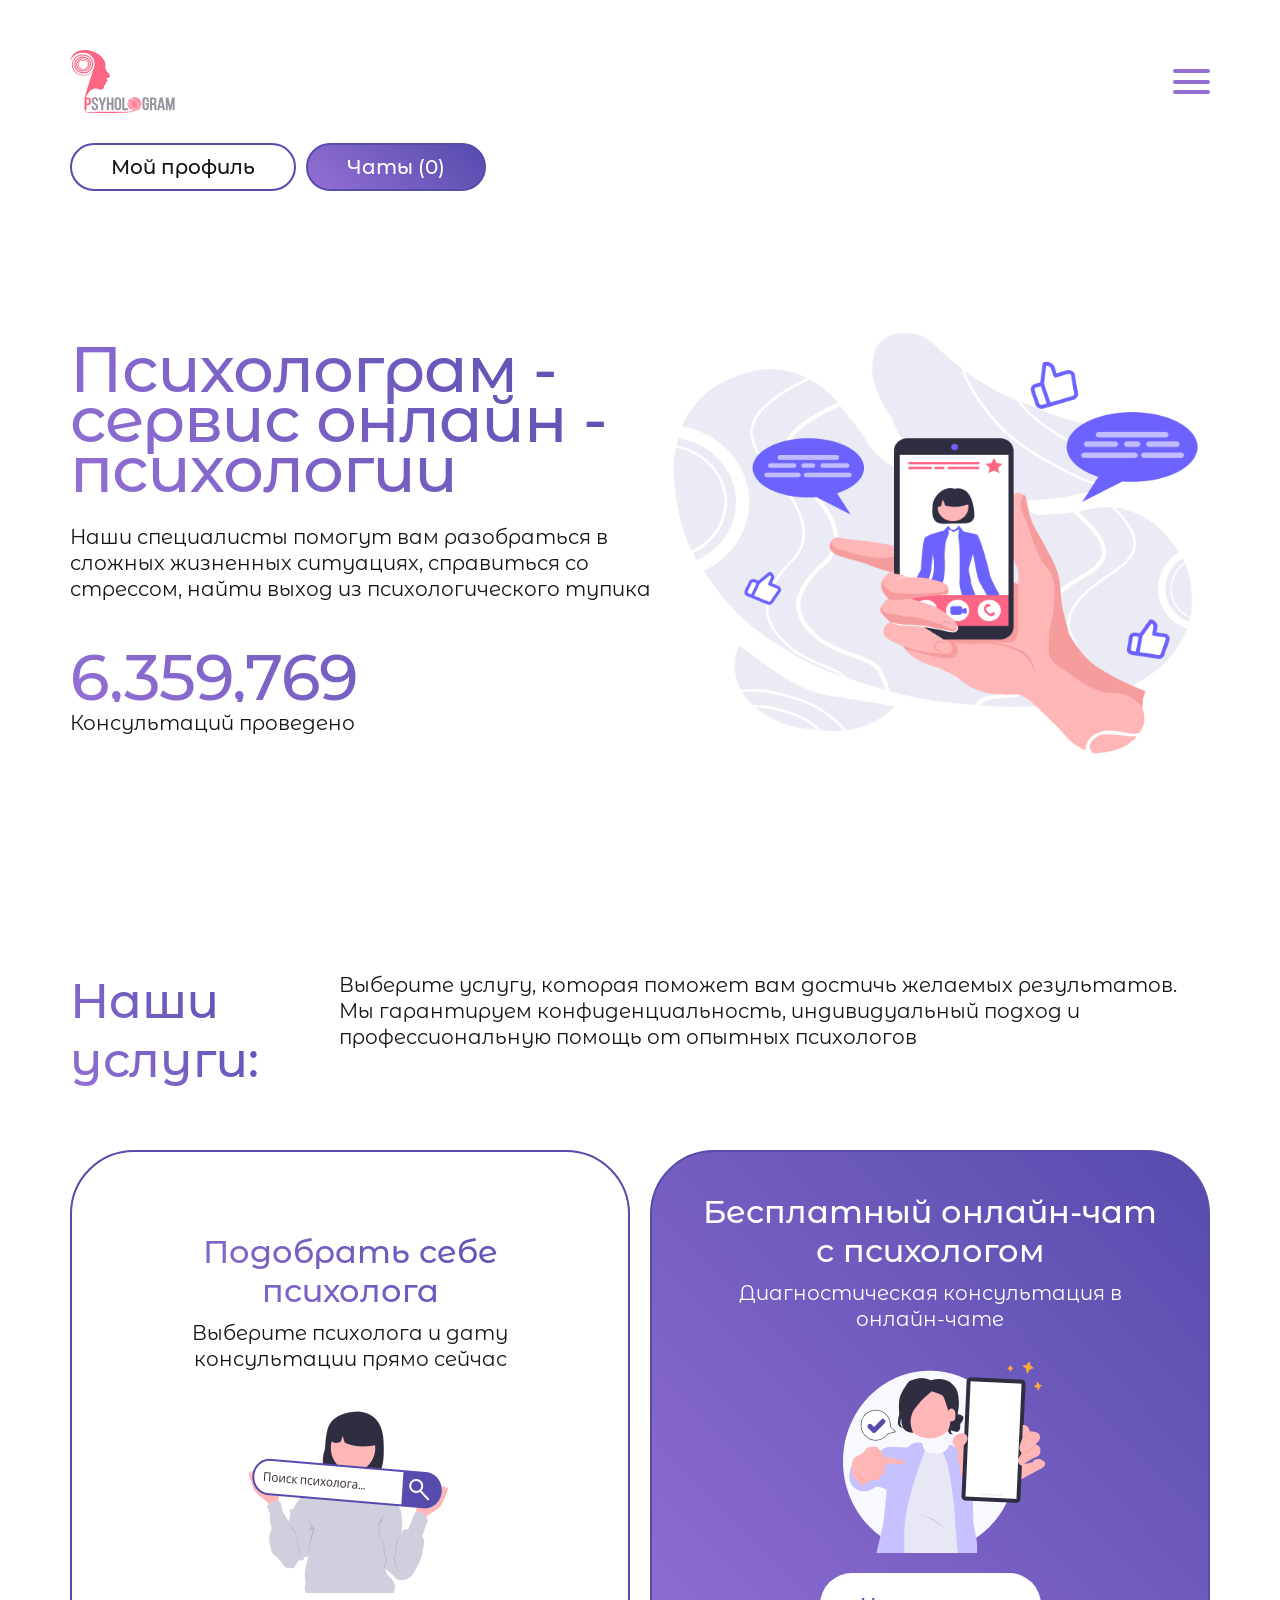
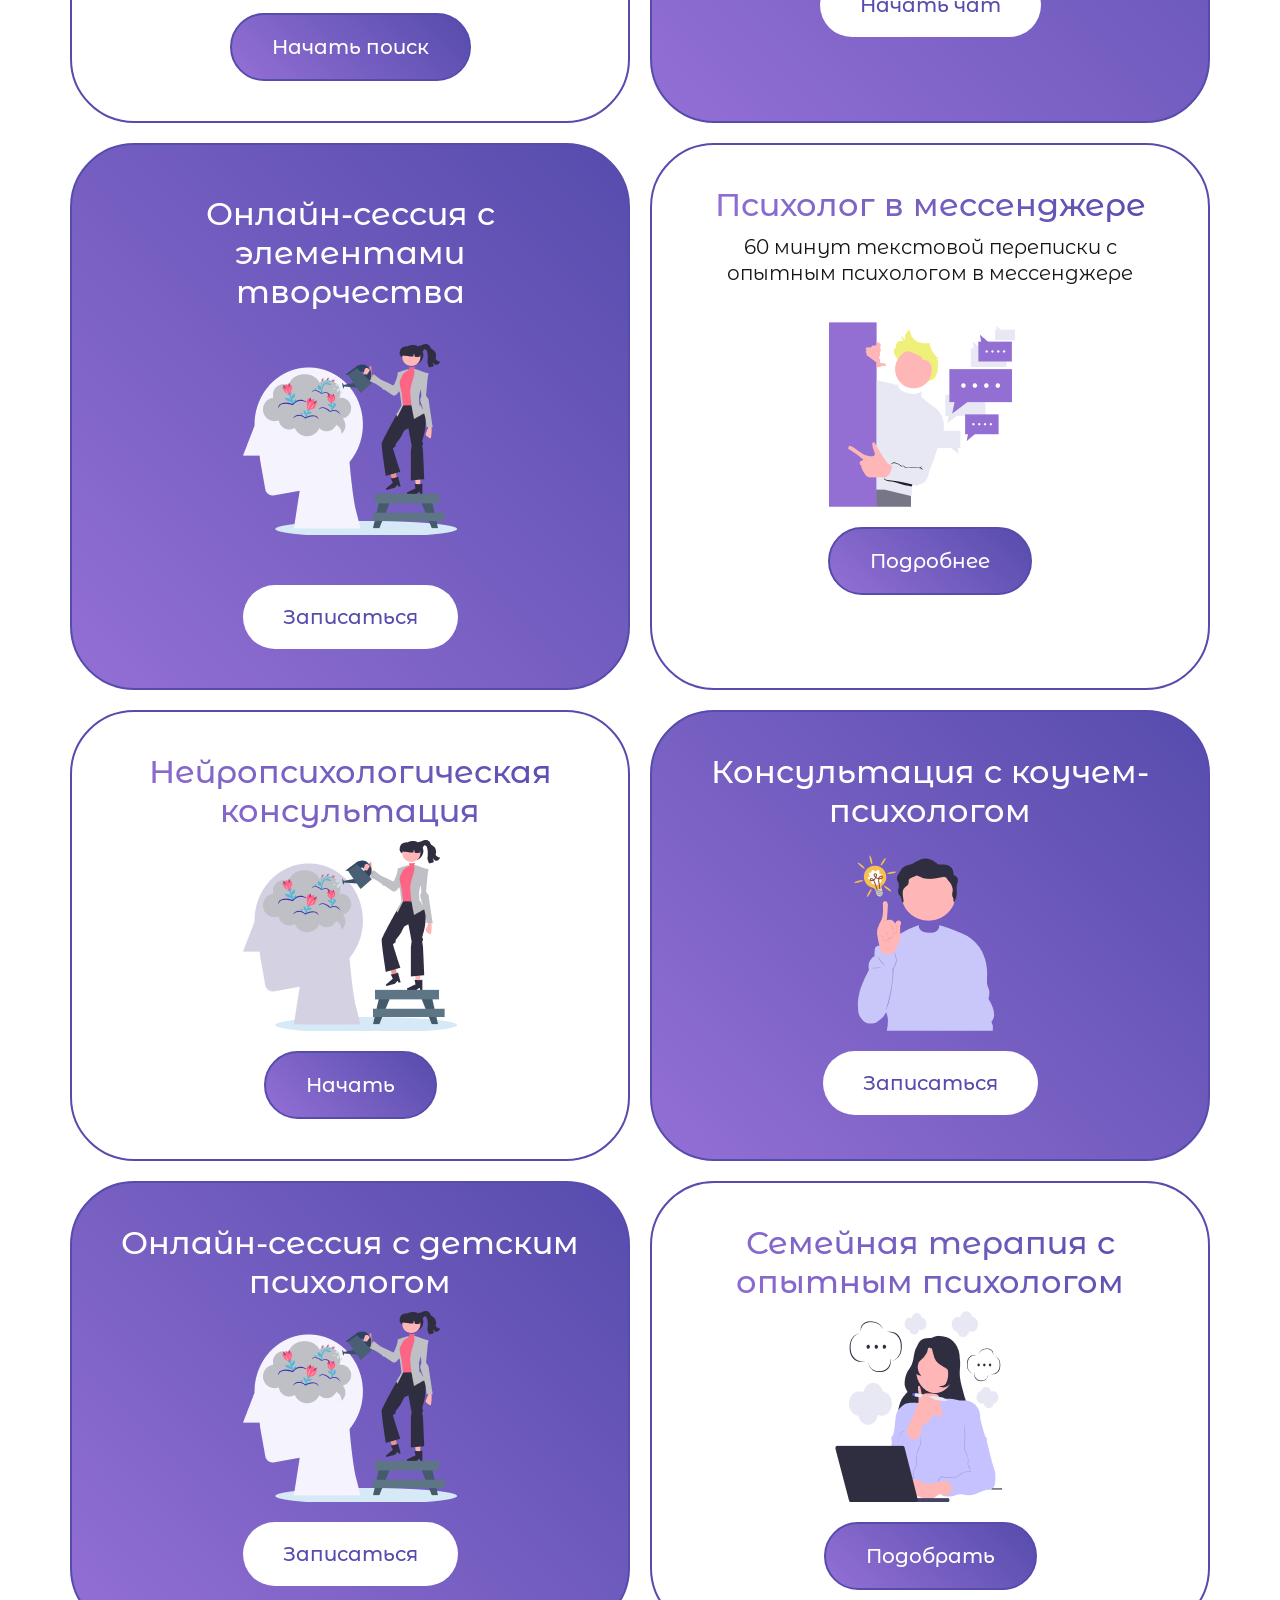
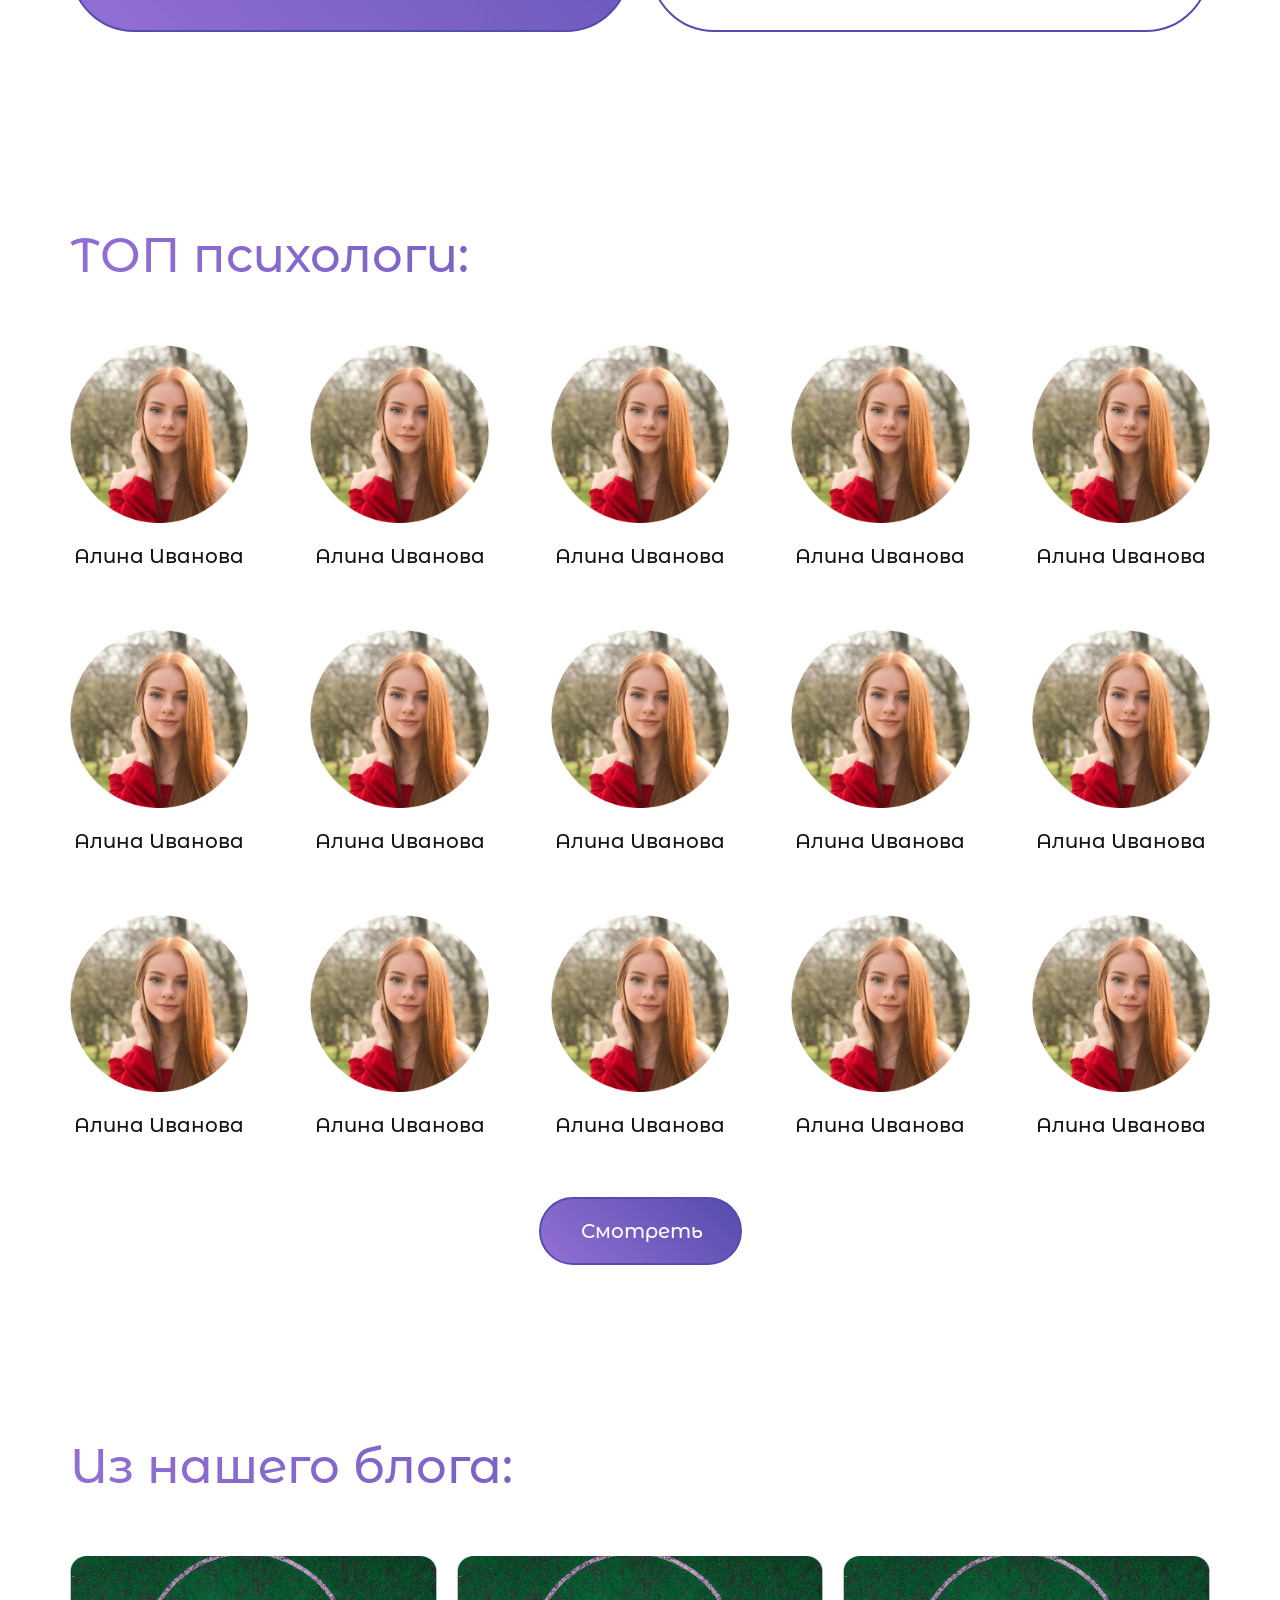
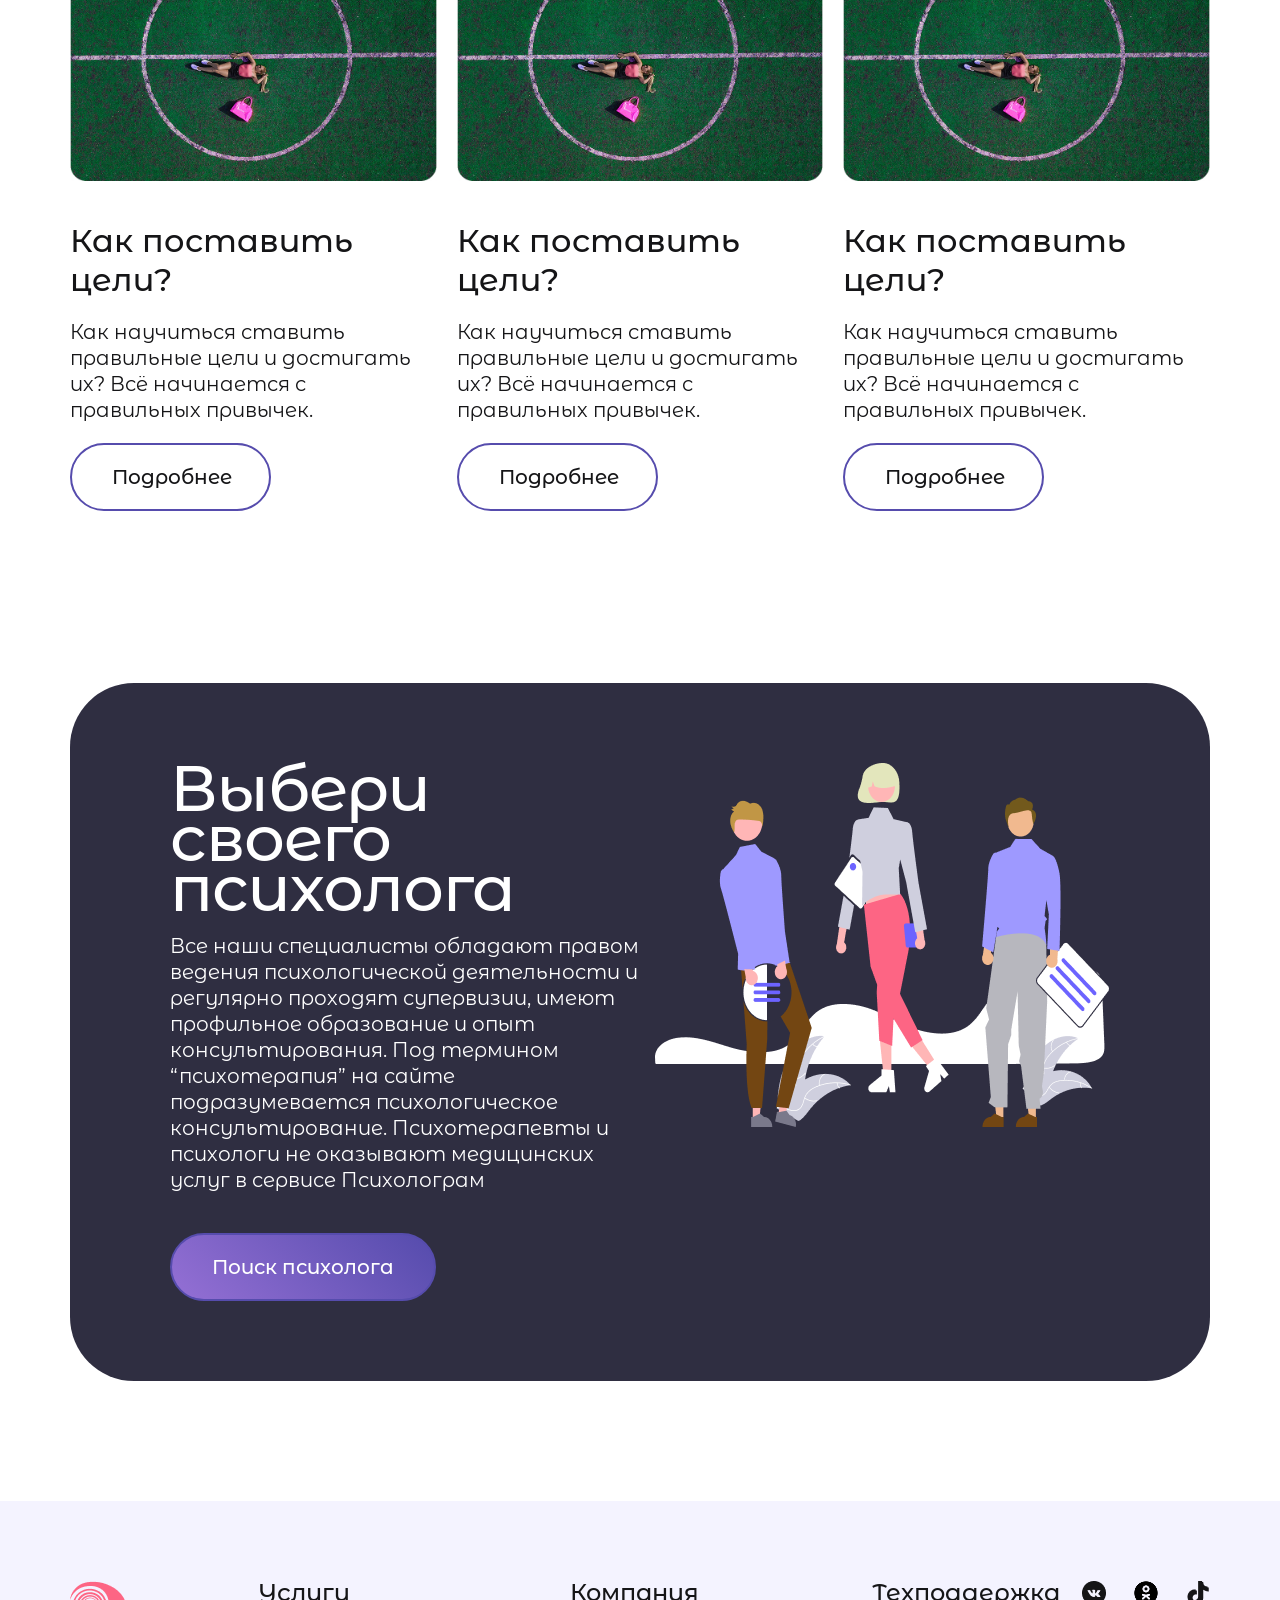
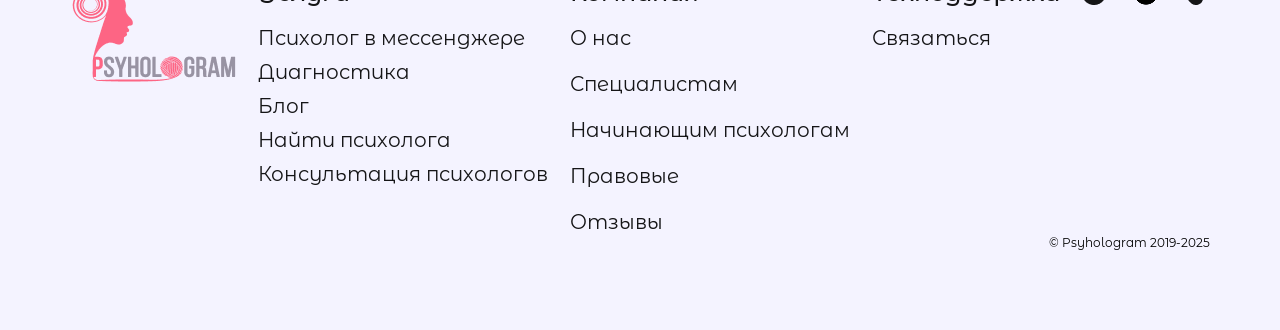
==== auth.html @ 18448a04 "Created auth page" ====
<!DOCTYPE html>
<html lang="en">
<head>
  <meta charset="UTF-8">
  <meta name="viewport" content="width=device-width, initial-scale=1.0">
  <title>psyhogram</title>
  <link rel="stylesheet" href="assets/css/auth.css">
</head>
<body class="body">
  <div class="wrapper">
    <header class="header">
      <div class="header__inner">
        <div class="header__container container">
          <div class="header__wrap">
            <a class="header__logo" href="#">
              <img src="assets/image/logo.svg" alt="">
            </a>
            <nav class="header__nav">
              <ul class="header__nav-list">
                <li class="header__nav-item">
                  <a href="#hero" class="header__nav-link text-item text-hover-link">Главная</a>
                </li>
                <li class="header__nav-item">
                  <a href="#search" class="header__nav-link text-item text-hover-link">Найти психолога</a>
                </li>
                <li class="header__nav-item">
                  <a href="#" class="header__nav-link text-item header__dropdown text-hover-link">
                    <div class="header__dropdown">
                      Услуги
                      <svg width="9" height="9" viewBox="0 0 9 9" fill="none" xmlns="http://www.w3.org/2000/svg">
                        <path d="M5.36603 8C4.98113 8.66667 4.01887 8.66667 3.63397 8L0.169873 2C-0.215027 1.33333 0.266099 0.5 1.0359 0.5L7.9641 0.5C8.7339 0.5 9.21503 1.33333 8.83013 2L5.36603 8Z" fill="#151517"/>
                      </svg>     
                      <nav class="header__dropdown-nav">
                        <ul class="header__dropdown__list">
                          <li class="header__dropdown__item">
                            <a class="header__dropdown__link text-item text-item-regular" href="#">Психолог в мессенджере</a>
                          </li>
                          <li class="header__dropdown__item">
                            <a class="header__dropdown__link text-item text-item-regular" href="#">Творчество+психолог</a>
                          </li>
                          <li class="header__dropdown__item">
                            <a class="header__dropdown__link text-item text-item-regular" href="#">Семейная терапия</a>
                          </li>
                          <li class="header__dropdown__item">
                            <a class="header__dropdown__link text-item text-item-regular" href="#">Детский психолог</a>
                          </li>
                          <li class="header__dropdown__item">
                            <a class="header__dropdown__link text-item text-item-regular" href="#">Нейропсихолог</a>
                          </li>
                          <li class="header__dropdown__item">
                            <a class="header__dropdown__link text-item text-item-regular" href="#">Психокоучинг</a>
                          </li>
                        </ul>
                      </nav>  
                    </div>                                  
                  </a>
                </li>
                <li class="header__nav-item">
                  <a href="#blog" class="header__nav-link text-item text-hover-link">Блог</a>
                </li>
                <li class="header__nav-item">
                  <a href="#" class="header__nav-link text-item text-hover-link">О нас</a>
                </li>
              </ul>
            </nav>
          </div>
          <div class="header__btn">
            <a class="header__button button button-transparent" href="#">Мой профиль</a>
            <a class="header__button button button-blueviolet" href="#">Чаты (0)</a>
            <a class="header__button button button-blueviolet" href="#">Заявки (0)</a>
          </div>
        </div>
        <div class="header__mobile">
          <div class="header__mobile-inner">
            <div class="header__mobile-container container">
              <div class="header__mobile-wrap">
                <a class="header__logo" href="#">
                  <img src="assets/image/logo.svg" alt="">
                </a>
                <button class="burger">
                  <span></span>
                </button>
              </div>
              <div class="header__mobile-btn">
                <a class="header__mobile-button button button-transparent" href="#">Мой профиль</a>
                <a class="header__mobile-button button button-blueviolet" href="#">Чаты (0)</a>
              </div>
            </div>
            <div class="header__mobile-nav">
              <ul class="header__mobile-nav-list">
                <li class="header__mobile-nav-item">
                  <a href="#hero" class="header__mobile-nav-link text-item text-hover-link menu-link">Главная</a>
                </li>
                <li class="header__nav-item">
                  <a href="#search" class="header__mobile-nav-link text-item text-hover-link menu-link">Найти психолога</a>
                </li>
                <li class="header__mobile-nav-item">
                  <a href="#blog" class="header__mobile-nav-link text-item text-hover-link menu-link">Блог</a>
                </li>
                <li class="header__mobile-nav-item">
                  <a href="#" class="header__mobile-dropdown-link header__mobile-nav-link text-item text-hover-link">
                    <div class="header__mobile-dropdown">
                      Услуги
                      <svg width="9" height="9" viewBox="0 0 9 9" fill="none" xmlns="http://www.w3.org/2000/svg">
                        <path d="M5.36603 8C4.98113 8.66667 4.01887 8.66667 3.63397 8L0.169873 2C-0.215027 1.33333 0.266099 0.5 1.0359 0.5L7.9641 0.5C8.7339 0.5 9.21503 1.33333 8.83013 2L5.36603 8Z" fill="#151517"/>
                      </svg>     
                    </div>  
                  </a>
                  <nav class="header__mobile-dropdown-nav">
                    <ul class="header__mobile-dropdown-list">
                      <li class="header__mobile-dropdown-item">
                        <a class="header__mobile-dropdown-link text-item text-item-regular menu-link" href="#">Психолог в мессенджере</a>
                      </li>
                      <li class="header__mobile-dropdown-item">
                        <a class="header__mobile-dropdown-link text-item text-item-regular menu-link" href="#">Творчество+психолог</a>
                      </li>
                      <li class="header__mobile-dropdown-item">
                        <a class="header__mobile-dropdown-link text-item text-item-regular menu-link" href="#">Семейная терапия</a>
                      </li>
                      <li class="header__mobile-dropdown-item">
                        <a class="header__mobile-dropdown-link text-item text-item-regular menu-link" href="#">Детский психолог</a>
                      </li>
                      <li class="header__mobile-dropdown-item">
                        <a class="header__mobile-dropdown-link text-item text-item-regular menu-link" href="#">Нейропсихолог</a>
                      </li>
                      <li class="header__mobile-dropdown-item">
                        <a class="header__mobile-dropdown-link text-item text-item-regular menu-link" href="#">Психокоучинг</a>
                      </li>
                    </ul>
                  </nav>                                  
                </li>
                <li class="header__mobile-nav-item">
                  <a href="#" class="header__mobile-nav-link text-item text-hover-link menu-link">О нас</a>
                </li>
              </ul>
              <div class="header__mobile-nav-btn">
                <a class="header__mobile-nav-button button button-transparent" href="#">Мой профиль</a>
                <a class="header__mobile-nav-button button button-blueviolet" href="#">Чаты (0)</a>
                <a class="header__mobile-nav-button button button-blueviolet" href="#">Заявки (0)</a>
              </div>
            </div>
            <div class="header__mobile-overlay"></div>
          </div>
        </div>
      </div>
    </header>
    <main class="main">
      <section class="hero" id="hero">
        <div class="hero__inner">
          <div class="hero__container container">
            <div class="hero__info">
              <h1 class="hero__title text-title-h1">Психолограм - сервис онлайн - психологии</h1>
              <p class="hero__description text-p">Наши специалисты помогут вам разобраться в сложных жизненных ситуациях, справиться со стрессом, найти выход из психологического тупика </p>
              <div class="hero__stat">
                <span class="hero__stat-number">6,359,769</span>
                <p class="hero__stat-description">Консультаций проведено</p>
              </div>
            </div>
            <div class="hero__img">
              <img src="assets/image/hero.png" alt="">
            </div>
          </div>
        </div>
      </section>
      <section class="services" id="services">
        <div class="services__container container">
          <div class="services__head">
            <h2 class="services__title text-title-h2">Наши услуги:</h2>
            <p class="services__description text-p">Выберите услугу, которая поможет вам достичь желаемых результатов. Мы гарантируем конфиденциальность, индивидуальный подход и профессиональную помощь от опытных психологов</p>
          </div>
          <ul class="services__list">
            <li class="services__card services__card-one search__card-white">
              <h3 class="services__card-title text-title-h3">Подобрать себе психолога</h3>
              <p class="services__card-description text-p">Выберите психолога и дату консультации прямо сейчас</p>
              <div class="services__card-image">
                <img src="assets/image/services/1.png" alt="">
              </div>        
              <a class="services__card-link button button-blueviolet" href="#">Начать поиск</a>
            </li>
            <li class="services__card services__card-two services__card-blue">
              <h3 class="services__card-title text-title-h3">Бесплатный онлайн-чат с психологом </h3>
              <p class="services__card-description text-p">Диагностическая консультация в онлайн-чате</p>
              <div class="services__card-image">
                <img src="assets/image/services/2.png" alt="">
              </div>        
              <a class="services__card-link button button-white" href="#">Начать чат</a>
            </li>
            <li class="services__card services__card-blue services__card-three">
              <h3 class="services__card-title text-title-h3">Онлайн-сессия с элементами творчества</h3>
              <div class="services__card-image">
                <img src="assets/image/services/3.png" alt="">
              </div>        
              <a class="services__card-link button button-white" href="#">Записаться</a>
            </li>
            <li class="services__card services__card-four search__card-white">
              <h3 class="services__card-title text-title-h3">Психолог в мессенджере</h3>
              <p class="services__card-description text-p">60 минут текстовой переписки с опытным психологом в мессенджере</p>
              <div class="services__card-image">
                <img src="assets/image/services/4.png" alt="">
              </div>        
              <a class="services__card-link button button-blueviolet" href="#">Подробнее</a>
            </li>
            <li class="services__card services__card-five search__card-white">
              <h3 class="services__card-title text-title-h3">Нейропсихологическая консультация</h3>
              <div class="services__card-image">
                <img src="assets/image/services/5.png" alt="">
              </div>        
              <a class="services__card-link button button-blueviolet" href="#">Начать</a>
            </li>
            <li class="services__card services__card-six services__card-blue">
              <h3 class="services__card-title text-title-h3">Консультация с коучем-психологом</h3>
              <div class="services__card-image">
                <img src="assets/image/services/6.png" alt="">
              </div>        
              <a class="services__card-link button button-white" href="#">Записаться</a>
            </li>
            <li class="services__card services__card-seven services__card-blue">
              <h3 class="services__card-title text-title-h3">Онлайн-сессия с детским психологом</h3>
              <div class="services__card-image">
                <img src="assets/image/services/3.png" alt="">
              </div>        
              <a class="services__card-link button button-white" href="#">Записаться</a>
            </li>
            <li class="services__card search__card-eth search__card-white">
              <h3 class="services__card-title text-title-h3">Семейная терапия с опытным психологом</h3>
              <div class="services__card-image">
                <img src="assets/image/services/8.png" alt="">
              </div>        
              <a class="services__card-link button button-blueviolet" href="#">Подобрать</a>
            </li>
          </ul>
          <ul class="services__list services__list-two">
            <li class="services__card services__card-one search__card-white">
              <h3 class="services__card-title text-title-h3">Подобрать себе психолога</h3>
              <p class="services__card-description text-p">Выберите психолога и дату консультации прямо сейчас</p>
              <div class="services__card-image">
                <img src="assets/image/services/1.png" alt="">
              </div>        
              <a class="services__card-link button button-blueviolet" href="#">Начать поиск</a>
            </li>
            <li class="services__card services__card-two services__card-blue">
              <h3 class="services__card-title text-title-h3">Бесплатный онлайн-чат с психологом </h3>
              <p class="services__card-description text-p">Диагностическая консультация в онлайн-чате</p>
              <div class="services__card-image">
                <img src="assets/image/services/2.png" alt="">
              </div>        
              <a class="services__card-link button button-white" href="#">Начать чат</a>
            </li>
            <li class="services__card services__card-four search__card-white">
              <h3 class="services__card-title text-title-h3">Психолог в мессенджере</h3>
              <p class="services__card-description text-p">60 минут текстовой переписки с опытным психологом в мессенджере</p>
              <div class="services__card-image">
                <img src="assets/image/services/4.png" alt="">
              </div>        
              <a class="services__card-link button button-blueviolet" href="#">Подробнее</a>
            </li>
            <li class="services__card services__card-blue services__card-three">
              <h3 class="services__card-title text-title-h3">Онлайн-сессия с элементами творчества</h3>
              <div class="services__card-image">
                <img src="assets/image/services/3.png" alt="">
              </div>        
              <a class="services__card-link button button-white" href="#">Записаться</a>
            </li>
            <li class="services__card services__card-five search__card-white">
              <h3 class="services__card-title text-title-h3">Нейропсихологическая консультация</h3>
              <div class="services__card-image">
                <img src="assets/image/services/5.png" alt="">
              </div>        
              <a class="services__card-link button button-blueviolet" href="#">Начать</a>
            </li>
            <li class="services__card services__card-six services__card-blue">
              <h3 class="services__card-title text-title-h3">Консультация с коучем-психологом</h3>
              <div class="services__card-image">
                <img src="assets/image/services/6.png" alt="">
              </div>        
              <a class="services__card-link button button-white" href="#">Записаться</a>
            </li>
            <li class="services__card search__card-eth search__card-white">
              <h3 class="services__card-title text-title-h3">Семейная терапия с опытным психологом</h3>
              <div class="services__card-image">
                <img src="assets/image/services/8.png" alt="">
              </div>        
              <a class="services__card-link button button-blueviolet" href="#">Подобрать</a>
            </li>
            <li class="services__card services__card-seven services__card-blue">
              <h3 class="services__card-title text-title-h3">Онлайн-сессия с детским психологом</h3>
              <div class="services__card-image">
                <img src="assets/image/services/3.png" alt="">
              </div>        
              <a class="services__card-link button button-white" href="#">Записаться</a>
            </li>
          </ul>
        </div>
      </section>
      <section class="top-psychologists" id="top-psychologists">
        <div class="top-psychologists__inner">
          <div class="top-psychologists__container container">
            <h2 class="top-psychologists__title text-title-h2">ТОП психологи:</h2>
            <ul class="top-psychologists__list">
              <li class="top-psychologists__list-card">
                <div class="top-psychologists__list-image">
                  <img width="220" src="assets/image/top-psychologists/1.jpg" alt="">
                </div>
                <span class="top-psychologists__list-name text-p text-p-medium">Алина Иванова</span>
              </li>
              <li class="top-psychologists__list-card">
                <div class="top-psychologists__list-image">
                  <img width="220" src="assets/image/top-psychologists/1.jpg" alt="">
                </div>
                <span class="top-psychologists__list-name text-p text-p-medium">Алина Иванова</span>
              </li>
              <li class="top-psychologists__list-card">
                <div class="top-psychologists__list-image">
                  <img width="220" src="assets/image/top-psychologists/1.jpg" alt="">
                </div>
                <span class="top-psychologists__list-name text-p text-p-medium">Алина Иванова</span>
              </li>
              <li class="top-psychologists__list-card">
                <div class="top-psychologists__list-image">
                  <img width="220" src="assets/image/top-psychologists/1.jpg" alt="">
                </div>
                <span class="top-psychologists__list-name text-p text-p-medium">Алина Иванова</span>
              </li>
              <li class="top-psychologists__list-card">
                <div class="top-psychologists__list-image">
                  <img width="220" src="assets/image/top-psychologists/1.jpg" alt="">
                </div>
                <span class="top-psychologists__list-name text-p text-p-medium">Алина Иванова</span>
              </li>
              <li class="top-psychologists__list-card">
                <div class="top-psychologists__list-image">
                  <img width="220" src="assets/image/top-psychologists/1.jpg" alt="">
                </div>
                <span class="top-psychologists__list-name text-p text-p-medium">Алина Иванова</span>
              </li>
              <li class="top-psychologists__list-card">
                <div class="top-psychologists__list-image">
                  <img width="220" src="assets/image/top-psychologists/1.jpg" alt="">
                </div>
                <span class="top-psychologists__list-name text-p text-p-medium">Алина Иванова</span>
              </li>
              <li class="top-psychologists__list-card">
                <div class="top-psychologists__list-image">
                  <img width="220" src="assets/image/top-psychologists/1.jpg" alt="">
                </div>
                <span class="top-psychologists__list-name text-p text-p-medium">Алина Иванова</span>
              </li>
              <li class="top-psychologists__list-card">
                <div class="top-psychologists__list-image">
                  <img width="220" src="assets/image/top-psychologists/1.jpg" alt="">
                </div>
                <span class="top-psychologists__list-name text-p text-p-medium">Алина Иванова</span>
              </li>
              <li class="top-psychologists__list-card">
                <div class="top-psychologists__list-image">
                  <img width="220" src="assets/image/top-psychologists/1.jpg" alt="">
                </div>
                <span class="top-psychologists__list-name text-p text-p-medium">Алина Иванова</span>
              </li>
              <li class="top-psychologists__list-card">
                <div class="top-psychologists__list-image">
                  <img width="220" src="assets/image/top-psychologists/1.jpg" alt="">
                </div>
                <span class="top-psychologists__list-name text-p text-p-medium">Алина Иванова</span>
              </li>
              <li class="top-psychologists__list-card">
                <div class="top-psychologists__list-image">
                  <img width="220" src="assets/image/top-psychologists/1.jpg" alt="">
                </div>
                <span class="top-psychologists__list-name text-p text-p-medium">Алина Иванова</span>
              </li>
              <li class="top-psychologists__list-card">
                <div class="top-psychologists__list-image">
                  <img width="220" src="assets/image/top-psychologists/1.jpg" alt="">
                </div>
                <span class="top-psychologists__list-name text-p text-p-medium">Алина Иванова</span>
              </li>
              <li class="top-psychologists__list-card">
                <div class="top-psychologists__list-image">
                  <img width="220" src="assets/image/top-psychologists/1.jpg" alt="">
                </div>
                <span class="top-psychologists__list-name text-p text-p-medium">Алина Иванова</span>
              </li>
              <li class="top-psychologists__list-card">
                <div class="top-psychologists__list-image">
                  <img width="220" src="assets/image/top-psychologists/1.jpg" alt="">
                </div>
                <span class="top-psychologists__list-name text-p text-p-medium">Алина Иванова</span>
              </li>
            </ul>
            <a class="top-psychologists__link button button-blueviolet" href="#">Смотреть</a>
          </div>
        </div>
      </section>
      <section class="blog" id="blog">
        <div class="blog__inner">
          <div class="blog__container container">
            <h2 class="blog__title text-title-h2">Из нашего блога:</h2>
            <div class="blog__body">
              <article class="blog__article">
                <div class="blog__article-image">
                  <img width="456" src="assets/image/blog/1.jpg" alt="">
                </div>
                <div class="blog__article-info">
                  <h3 class="blog__article-title text-title-h3">Как поставить цели?</h3>
                  <p class="blog__article-description text-p">Как научиться ставить правильные цели и достигать их? Всё начинается с правильных привычек.</p>
                  <a class="blog__article-link button button-transparent" href="#">Подробнее</a>
                </div>
              </article>
              <article class="blog__article">
                <div class="blog__article-image">
                  <img width="456" src="assets/image/blog/1.jpg" alt="">
                </div>
                <div class="blog__article-info">
                  <h3 class="blog__article-title text-title-h3">Как поставить цели?</h3>
                  <p class="blog__article-description text-p">Как научиться ставить правильные цели и достигать их? Всё начинается с правильных привычек.</p>
                  <a class="blog__article-link button button-transparent" href="#">Подробнее</a>
                </div>
              </article>
              <article class="blog__article">
                <div class="blog__article-image">
                  <img width="456"src="assets/image/blog/1.jpg" alt="">
                </div>
                <div class="blog__article-info">
                  <h3 class="blog__article-title text-title-h3">Как поставить цели?</h3>
                  <p class="blog__article-description text-p">Как научиться ставить правильные цели и достигать их? Всё начинается с правильных привычек.</p>
                  <a class="blog__article-link button button-transparent" href="#">Подробнее</a>
                </div>
              </article>
            </div>
          </div>
        </div>
      </section>
      <section class="search" id="search">
        <div class="search__container container">
          <div class="search__card">
            <div class="search__info">
              <h2 class="search__title text-title-h1">Выбери своего психолога</h2>
              <p class="search__description text-p">Все наши специалисты обладают правом ведения психологической деятельности и регулярно проходят супервизии, имеют профильное образование и опыт консультирования. Под термином “психотерапия” на сайте подразумевается психологическое консультирование. Психотерапевты и психологи не оказывают медицинских услуг в сервисе Психолограм</p>
              <a class="search__link button button-blueviolet" href="#">Поиск психолога</a>
            </div>
            <div class="search__image">
              <img src="assets/image/search.png" alt="">
            </div>
          </div>
        </div>
      </section>
    </main>
    <footer class="footer">
      <div class="footer__container container">
        <div class="footer__inner">
          <a class="footer__logo footer__col-one" href="#">
            <img src="assets/image/logo.png" alt="">
          </a>
          <div class="footer__col footer__col-two">
            <span class="text-name">Услуги</span>
            <ul class="footer__list">
              <li class="footer__item">
                <a class="footer__link text-p text-hover-link" href="#">Психолог в мессенджере</a>
              </li>
              <li class="footer__item">
                <a class="footer__link text-p text-hover-link" href="#">Диагностика</a>
              </li>
              <li class="footer__item">
                <a class="footer__link text-p text-hover-link" href="#">Блог</a>
              </li>
              <li class="footer__item">
                <a class="footer__link text-p text-hover-link" href="#">Найти психолога</a>
              </li>
              <li class="footer__item">
                <a class="footer__link text-p text-hover-link" href="#">Консультация психологов</a>
              </li>
            </ul>
          </div>
          <div class="footer__col footer__col-three">
            <span class="text-name">Компания</span>
            <ul class="footer__list footer__list-two">
              <li class="footer__item">
                <a class="footer__link text-p text-hover-link" href="#">О нас</a>
              </li>
              <li class="footer__item">
                <a class="footer__link text-p text-hover-link" href="#">Специалистам</a>
              </li>
              <li class="footer__item">
                <a class="footer__link text-p text-hover-link" href="#">Начинающим психологам</a>
              </li>
              <li class="footer__item">
                <a class="footer__link text-p text-hover-link" href="#">Правовые</a>
              </li>
              <li class="footer__item">
                <a class="footer__link text-p text-hover-link" href="#">Отзывы</a>
              </li>
            </ul>
          </div>
          <div class="footer__col footer__col-six"></div>
          <div class="footer__col footer__col-four">
            <span class="text-name">Техподдержка</span>
            <ul class="footer__list">
              <li class="footer__item">
                <a class="footer__link text-p text-hover-link" href="#">Связаться</a>
              </li>
            </ul>
          </div>
          <div class="footer__col footer__col-five">
            <ul class="footer__social">
              <li class="footer__social-item">
                <a class="footer__social-link" href="#">
                  <img src="assets/image/social/vk.png" alt="">
                </a>
              </li>
              <li class="footer__social-item">
                <a class="footer__social-link" href="#">
                  <img src="assets/image/social/ok.png" alt="">
                </a>
              </li>
              <li class="footer__social-item">
                <a class="footer__social-link" href="#">
                  <img src="assets/image/social/tiktok.png" alt="">
                </a>
              </li>
            </ul>
          </div>
        </div>
        <p class="footer__copyright">© Psyhologram 2019-2025</p>
      </div>
    </footer>
  </div>
  <script src="assets/js/main.js"></script>
</body>
</html>
---- assets/css/auth.css ----
@import url("https://fonts.googleapis.com/css2?family=Montserrat+Alternates:ital,wght@0,100;0,200;0,300;0,400;0,500;0,600;0,700;0,800;0,900;1,100;1,200;1,300;1,400;1,500;1,600;1,700;1,800;1,900&display=swap");
@import url("https://fonts.googleapis.com/css2?family=Montserrat:ital,wght@0,100..900;1,100..900&display=swap");
:root {
  --white-color: #FFFFFF;
  --dark-color: #151517;
  --blueviolet-color: #936FD4;
  --blueviolet-dark-color: #564CAD;
  --transition: .3s ease-in-out;
}

html {
  line-height: 1.15; /* 1 */
}

body {
  margin: 0;
}

main {
  display: block;
}

hr {
  overflow: visible;
  height: 0;
  -webkit-box-sizing: content-box;
          box-sizing: content-box;
}

pre {
  font-family: monospace;
  font-size: 1em;
}

a {
  background-color: transparent;
}

abbr[title] {
  border-bottom: none;
  text-decoration: underline;
  -webkit-text-decoration: underline dotted;
          text-decoration: underline dotted;
}

b,
strong {
  font-weight: bolder;
}

code,
kbd,
samp {
  font-family: monospace;
  font-size: 1em;
}

small {
  font-size: 80%;
}

sub,
sup {
  position: relative;
  vertical-align: baseline;
  font-size: 75%;
  line-height: 0;
}

sub {
  bottom: -0.25em;
}

sup {
  top: -0.5em;
}

img {
  border-style: none;
}

button,
input,
optgroup,
select,
textarea {
  margin: 0; /* 2 */
  font-family: inherit; /* 1 */
  font-size: 100%; /* 1 */
  line-height: 1.15; /* 1 */
}

/**
* Show the overflow in IE.
* 1. Show the overflow in Edge.
*/
button,
input {
  /* 1 */
  overflow: visible;
}

/**
* Remove the inheritance of text transform in Edge, Firefox, and IE.
* 1. Remove the inheritance of text transform in Firefox.
*/
button,
select {
  /* 1 */
  text-transform: none;
}

/**
* Correct the inability to style clickable types in iOS and Safari.
*/
button,
[type=button],
[type=reset],
[type=submit] {
  -webkit-appearance: button;
}

/**
* Remove the inner border and padding in Firefox.
*/
button::-moz-focus-inner,
[type=button]::-moz-focus-inner,
[type=reset]::-moz-focus-inner,
[type=submit]::-moz-focus-inner {
  border-style: none;
  padding: 0;
}

/**
* Restore the focus styles unset by the previous rule.
*/
button:-moz-focusring,
[type=button]:-moz-focusring,
[type=reset]:-moz-focusring,
[type=submit]:-moz-focusring {
  outline: 1px dotted ButtonText;
}

/**
* Correct the padding in Firefox.
*/
fieldset {
  padding: 0.35em 0.75em 0.625em;
}

/**
* 1. Correct the text wrapping in Edge and IE.
* 2. Correct the color inheritance from `fieldset` elements in IE.
* 3. Remove the padding so developers are not caught out when they zero out
*    `fieldset` elements in all browsers.
*/
legend {
  -webkit-box-sizing: border-box;
          box-sizing: border-box; /* 1 */
  color: inherit; /* 2 */
  display: table; /* 1 */
  max-width: 100%; /* 1 */
  padding: 0; /* 3 */
  white-space: normal; /* 1 */
}

/**
* Add the correct vertical alignment in Chrome, Firefox, and Opera.
*/
progress {
  vertical-align: baseline;
}

/**
* Remove the default vertical scrollbar in IE 10+.
*/
textarea {
  overflow: auto;
}

/**
* 1. Add the correct box sizing in IE 10.
* 2. Remove the padding in IE 10.
*/
[type=checkbox],
[type=radio] {
  -webkit-box-sizing: border-box;
          box-sizing: border-box; /* 1 */
  padding: 0; /* 2 */
}

/**
* Correct the cursor style of increment and decrement buttons in Chrome.
*/
[type=number]::-webkit-inner-spin-button,
[type=number]::-webkit-outer-spin-button {
  height: auto;
}

/**
* 1. Correct the odd appearance in Chrome and Safari.
* 2. Correct the outline style in Safari.
*/
[type=search] {
  -webkit-appearance: textfield; /* 1 */
  outline-offset: -2px; /* 2 */
}

/**
* Remove the inner padding in Chrome and Safari on macOS.
*/
[type=search]::-webkit-search-decoration {
  -webkit-appearance: none;
}

/**
* 1. Correct the inability to style clickable types in iOS and Safari.
* 2. Change font properties to `inherit` in Safari.
*/
::-webkit-file-upload-button {
  -webkit-appearance: button; /* 1 */
  font: inherit; /* 2 */
}

/* Interactive
  ========================================================================== */
/*
* Add the correct display in Edge, IE 10+, and Firefox.
*/
details {
  display: block;
}

/*
* Add the correct display in all browsers.
*/
summary {
  display: list-item;
}

/* Misc
  ========================================================================== */
/**
* Add the correct display in IE 10+.
*/
template {
  display: none;
}

/**
* Add the correct display in IE 10.
*/
[hidden] {
  display: none;
}

* {
  padding: 0;
  margin: 0;
  border: 0;
}

*, *:before, *:after {
  -webkit-box-sizing: border-box;
  box-sizing: border-box;
}

:focus, :active {
  outline: none;
}

a:focus, a:active {
  outline: none;
}

nav, footer, header, aside {
  display: block;
}

html, body {
  height: 100%;
  width: 100%;
  font-size: 100%;
  line-height: 1;
  -ms-text-size-adjust: 100%;
  -moz-text-size-adjust: 100%;
  -webkit-text-size-adjust: 100%;
}

input, button, textarea {
  font-family: inherit;
}

input::-ms-clear {
  display: none;
}

button {
  cursor: pointer;
}

button::-moz-focus-inner {
  padding: 0;
  border: 0;
}

a, a:visited {
  text-decoration: none;
}

a:hover {
  text-decoration: none;
}

ul li {
  list-style: none;
}

img {
  vertical-align: top;
}

h1, h2, h3, h4, h5, h6 {
  font-size: inherit;
  font-weight: inherit;
}

a {
  color: inherit;
}

.text-title-h1 {
  font-size: 64px;
  font-weight: 500;
  line-height: 50px;
  letter-spacing: -1px;
  background: linear-gradient(48.65deg, rgb(147, 111, 212), rgb(86, 76, 173));
  -webkit-background-clip: text;
  -webkit-text-fill-color: transparent;
  background-clip: text;
  text-fill-color: transparent;
}
@media (max-width: 1200px) {
  .text-title-h1 {
    font-size: 55px;
  }
}
@media (max-width: 1000px) {
  .text-title-h1 {
    font-size: 48px;
  }
}
@media (max-width: 700px) {
  .text-title-h1 {
    font-size: 42px;
  }
}
@media (max-width: 600px) {
  .text-title-h1 {
    font-size: 37px;
  }
}
@media (max-width: 500px) {
  .text-title-h1 {
    font-size: 32px;
    line-height: 40px;
  }
}
.text-title-h2 {
  background: linear-gradient(48.01deg, rgb(147, 111, 212), rgb(86, 76, 173));
  -webkit-background-clip: text;
  -webkit-text-fill-color: transparent;
  background-clip: text;
  text-fill-color: transparent;
  font-size: 48px;
  font-weight: 500;
  line-height: 59px;
  letter-spacing: 0%;
}
@media (max-width: 1200px) {
  .text-title-h2 {
    font-size: 45px;
  }
}
@media (max-width: 1000px) {
  .text-title-h2 {
    font-size: 42px;
  }
}
@media (max-width: 700px) {
  .text-title-h2 {
    font-size: 38px;
  }
}
@media (max-width: 600px) {
  .text-title-h2 {
    font-size: 35px;
  }
}
@media (max-width: 500px) {
  .text-title-h2 {
    font-size: 32px;
  }
}
.text-title-h3 {
  background: linear-gradient(48.01deg, rgb(147, 111, 212), rgb(86, 76, 173));
  -webkit-background-clip: text;
  -webkit-text-fill-color: transparent;
  background-clip: text;
  text-fill-color: transparent;
  font-size: 32px;
  font-weight: 500;
  line-height: 39px;
  letter-spacing: 0%;
}
@media (max-width: 1200px) {
  .text-title-h3 {
    font-size: 28px;
  }
}
@media (max-width: 1000px) {
  .text-title-h3 {
    font-size: 25px;
    line-height: 24px;
  }
}
@media (max-width: 500px) {
  .text-title-h3 {
    font-size: 20px;
  }
}
.text-p {
  color: var(--dark-color);
  font-size: 20px;
  font-weight: 400;
  line-height: 26px;
  letter-spacing: 0px;
}
@media (max-width: 1200px) {
  .text-p {
    font-size: 18px;
  }
}
@media (max-width: 1000px) {
  .text-p {
    font-size: 17px;
  }
}
@media (max-width: 700px) {
  .text-p {
    font-size: 15px;
    line-height: 20px;
  }
}
@media (max-width: 500px) {
  .text-p {
    font-size: 14px;
  }
}
.text-p-medium {
  font-weight: 500;
  line-height: 24px;
}
@media (max-width: 1200px) {
  .text-p-medium {
    font-size: 18px;
  }
}
@media (max-width: 1000px) {
  .text-p-medium {
    font-size: 17px;
  }
}
@media (max-width: 700px) {
  .text-p-medium {
    font-size: 15px;
    line-height: 17px;
  }
}
@media (max-width: 500px) {
  .text-p-medium {
    font-size: 14px;
  }
}
.text-item {
  color: var(--dark-color);
  font-size: 16px;
  font-weight: 600;
  line-height: 20px;
  letter-spacing: 0%;
}
.text-item-regular {
  font-weight: 500;
}
@media (max-width: 550px) {
  .text-item {
    font-size: 14px;
  }
}
.text-name {
  color: var(--dark-color);
  font-size: 24px;
  font-weight: 500;
  line-height: 24px;
}
@media (max-width: 1200px) {
  .text-name {
    font-size: 22px;
  }
}
@media (max-width: 800px) {
  .text-name {
    font-size: 20px;
  }
}
.text-hover-link {
  -webkit-transition: all var(--transition);
  transition: all var(--transition);
}
.text-hover-link:hover {
  color: var(--blueviolet-dark-color);
}

.button {
  padding: 20px 40px;
  font-size: 20px;
  font-weight: 500;
  line-height: 24px;
  letter-spacing: 0%;
  -webkit-transition: all var(--transition);
  transition: all var(--transition);
}
@media (max-width: 1000px) {
  .button {
    font-size: 14px;
    padding: 15px 30px;
  }
}
.button-blueviolet {
  color: var(--white-color);
  border-radius: 100px;
  background: linear-gradient(223.83deg, rgb(86, 76, 173) 1.947%, rgb(147, 111, 212) 98.053%);
  -webkit-transition: all var(--transition);
  transition: all var(--transition);
  border: 2px solid var(--blueviolet-dark-color);
}
.button-blueviolet:hover {
  color: var(--dark-color);
  border-radius: 100px;
  background: var(--white-color);
  border: 2px solid var(--blueviolet-dark-color);
}
.button-transparent {
  color: var(--dark-color);
  background-color: var(--white-color);
  border-radius: 100px;
  border: 2px solid var(--blueviolet-dark-color);
  -webkit-transition: all var(--transition);
  transition: all var(--transition);
}
.button-transparent:hover {
  color: var(--white-color);
  background: linear-gradient(223.83deg, rgb(86, 76, 173) 1.947%, rgb(147, 111, 212) 98.053%);
}
.button-white {
  background-color: #FFFFFF;
  border-radius: 100px;
  padding: 20px 40px;
  color: var(--blueviolet-dark-color);
  -webkit-transition: all var(--transition);
  transition: all var(--transition);
}
@media (max-width: 1000px) {
  .button-white {
    padding: 15px 30px;
  }
}
.button-white:hover {
  color: var(--white-color);
  background: linear-gradient(223.83deg, rgb(86, 76, 173) 1.947%, rgb(147, 111, 212) 98.053%);
}

.burger {
  position: relative;
  width: 37px;
  height: 25px;
  background: none;
  border: none;
  cursor: pointer;
  display: none;
  z-index: 10;
}
@media (max-width: 1300px) {
  .burger {
    display: block;
  }
}
.burger span, .burger::before, .burger::after {
  content: "";
  position: absolute;
  left: 0;
  width: 100%;
  height: 4px;
  background: rgb(147, 111, 212);
  -webkit-transition: 0.3s;
  transition: 0.3s;
  border-radius: 10px;
}
.burger span {
  top: 50%;
  -webkit-transform: translateY(-50%);
      -ms-transform: translateY(-50%);
          transform: translateY(-50%);
}
.burger::before {
  top: 0;
}
.burger::after {
  bottom: 0;
}
.burger.active span {
  -webkit-transform: translateY(-50%) rotate(45deg);
      -ms-transform: translateY(-50%) rotate(45deg);
          transform: translateY(-50%) rotate(45deg);
}
.burger.active::before {
  top: 50%;
  -webkit-transform: translateY(-50%) rotate(-45deg);
      -ms-transform: translateY(-50%) rotate(-45deg);
          transform: translateY(-50%) rotate(-45deg);
}
.burger.active::after {
  opacity: 0;
}

.body {
  font-family: "Montserrat Alternates", sans-serif;
}

.wrapper {
  width: 100%;
  min-height: 100%;
}

.container {
  margin: 0 auto;
  padding: 0 15px;
  max-width: 1438px;
  height: 100%;
}
@media (max-width: 1400px) {
  .container {
    max-width: 1270px;
  }
}
@media (max-width: 1300px) {
  .container {
    max-width: 1170px;
  }
}
@media (max-width: 1200px) {
  .container {
    max-width: 1070px;
  }
}
@media (max-width: 1100px) {
  .container {
    max-width: 970px;
  }
}
@media (max-width: 1000px) {
  .container {
    max-width: 870px;
  }
}
@media (max-width: 900px) {
  .container {
    max-width: 770px;
  }
}
@media (max-width: 800px) {
  .container {
    max-width: 670px;
  }
}
@media (max-width: 700px) {
  .container {
    max-width: 570px;
  }
}
@media (max-width: 600px) {
  .container {
    max-width: 470px;
  }
}
@media (max-width: 500px) {
  .container {
    max-width: 400px;
  }
}

.no-scroll {
  overflow: hidden;
}

.header {
  position: relative;
  padding: 50px 0 115px;
}
@media (max-width: 1200px) {
  .header {
    padding: 40px 0 70px;
  }
}
.header__container {
  display: -webkit-box;
  display: -ms-flexbox;
  display: flex;
  -webkit-box-align: center;
      -ms-flex-align: center;
          align-items: center;
  -webkit-box-pack: justify;
      -ms-flex-pack: justify;
          justify-content: space-between;
  gap: 59px;
}
@media (max-width: 1450px) {
  .header__container {
    gap: 30px;
  }
}
@media (max-width: 1300px) {
  .header__container {
    display: none;
  }
}
.header__wrap {
  display: -webkit-box;
  display: -ms-flexbox;
  display: flex;
  -webkit-box-align: center;
      -ms-flex-align: center;
          align-items: center;
  gap: 68px;
}
@media (max-width: 1450px) {
  .header__wrap {
    gap: 30px;
  }
}
@media (max-width: 1300px) {
  .header__wrap {
    display: none;
  }
}
@media (max-width: 1300px) {
  .header__nav {
    display: none;
  }
}
.header__nav-list {
  display: -webkit-box;
  display: -ms-flexbox;
  display: flex;
  gap: 50px;
}
@media (max-width: 1400px) {
  .header__nav-list {
    gap: 30px;
  }
}
.header__nav-link {
  position: relative;
}
.header__dropdown {
  display: -webkit-box;
  display: -ms-flexbox;
  display: flex;
  -webkit-box-align: center;
      -ms-flex-align: center;
          align-items: center;
  position: relative;
  gap: 4px;
}
.header__dropdown svg path {
  -webkit-transition: all var(--transition);
  transition: all var(--transition);
}
.header__dropdown:hover path {
  fill: var(--blueviolet-dark-color);
}
.header__dropdown:hover .header__dropdown-nav {
  opacity: 1;
  visibility: visible;
  -webkit-transition-delay: 0.3s;
          transition-delay: 0.3s;
}
.header__dropdown-nav {
  position: absolute;
  top: 100%;
  right: 50%;
  -webkit-transform: translateX(50%);
      -ms-transform: translateX(50%);
          transform: translateX(50%);
  width: 249px;
  opacity: 0;
  visibility: hidden;
  -webkit-transition: opacity 0.3s ease, visibility 0s 0.3s;
  transition: opacity 0.3s ease, visibility 0s 0.3s;
}
.header__dropdown__list {
  display: -webkit-inline-box;
  display: -ms-inline-flexbox;
  display: inline-flex;
  -webkit-box-orient: vertical;
  -webkit-box-direction: normal;
      -ms-flex-direction: column;
          flex-direction: column;
  gap: 5px;
}
.header__dropdown__item {
  display: -webkit-inline-box;
  display: -ms-inline-flexbox;
  display: inline-flex;
  -webkit-box-pack: center;
      -ms-flex-pack: center;
          justify-content: center;
}
.header__dropdown__link {
  display: -webkit-box;
  display: -ms-flexbox;
  display: flex;
  -webkit-box-align: center;
      -ms-flex-align: center;
          align-items: center;
  -webkit-box-pack: center;
      -ms-flex-pack: center;
          justify-content: center;
  padding: 0 16px;
  height: 36px;
  border: 1px solid var(--blueviolet-dark-color);
  border-radius: 100px;
  background-color: var(--white-color);
  -webkit-transition: all var(--transition);
  transition: all var(--transition);
}
.header__dropdown__link:hover {
  color: var(--white-color);
  background-color: var(--blueviolet-dark-color);
}
.header__btn {
  display: -webkit-box;
  display: -ms-flexbox;
  display: flex;
  -webkit-box-align: center;
      -ms-flex-align: center;
          align-items: center;
  gap: 20px;
}
@media (max-width: 1300px) {
  .header__btn {
    display: none;
  }
}
.header__button {
  padding: 20px 27px;
}
.header__mobile {
  display: none;
}
@media (max-width: 1300px) {
  .header__mobile {
    display: block;
  }
}
.header__mobile-wrap {
  display: -webkit-box;
  display: -ms-flexbox;
  display: flex;
  -webkit-box-align: center;
      -ms-flex-align: center;
          align-items: center;
  -webkit-box-pack: justify;
      -ms-flex-pack: justify;
          justify-content: space-between;
  margin-bottom: 30px;
}
.header__mobile-btn {
  display: -webkit-box;
  display: -ms-flexbox;
  display: flex;
  gap: 10px;
}
@media (max-width: 550px) {
  .header__mobile-btn {
    gap: 8px;
  }
}
.header__mobile-button {
  display: inline-block;
  padding: 10px 39px;
}
@media (max-width: 550px) {
  .header__mobile-button {
    -webkit-box-flex: 1;
        -ms-flex: 1;
            flex: 1;
    padding: 10px 0;
    text-align: center;
  }
}
.header__mobile-nav {
  position: absolute;
  top: 0;
  right: 0;
  z-index: 3;
  background-color: var(--white-color);
  padding: 110px 40px 40px;
  width: 100%;
  border-radius: 16px;
  display: none;
}
.header__mobile-nav.active {
  display: block;
}
.header__mobile-nav-list {
  display: -webkit-box;
  display: -ms-flexbox;
  display: flex;
  -ms-flex-wrap: wrap;
      flex-wrap: wrap;
  gap: 10px;
  margin-bottom: 20px;
}
@media (max-width: 550px) {
  .header__mobile-nav-list {
    gap: 4px;
  }
}
.header__mobile-nav-item {
  position: relative;
  -webkit-box-flex: 1;
      -ms-flex: 1;
          flex: 1;
}
.header__mobile-nav-link {
  display: -webkit-box;
  display: -ms-flexbox;
  display: flex;
  -webkit-box-align: center;
      -ms-flex-align: center;
          align-items: center;
  -webkit-box-pack: center;
      -ms-flex-pack: center;
          justify-content: center;
  padding: 10px 39px;
  height: 36px;
  border: 1px solid var(--blueviolet-dark-color);
  border-radius: 100px;
  background-color: var(--white-color);
  -webkit-transition: all var(--transition);
  transition: all var(--transition);
  white-space: nowrap;
  color: var(--blueviolet-dark-color);
}
@media (max-width: 550px) {
  .header__mobile-nav-link {
    padding: 10px 25px;
  }
}
.header__mobile-nav-link path {
  fill: var(--blueviolet-dark-color);
}
.header__mobile-nav-link:hover {
  color: var(--white-color);
  background-color: var(--blueviolet-dark-color);
}
.header__mobile-nav-link:hover svg path {
  fill: var(--white-color);
}
.header__mobile-nav-btn {
  display: -webkit-box;
  display: -ms-flexbox;
  display: flex;
  gap: 10px;
}
@media (max-width: 600px) {
  .header__mobile-nav-btn {
    gap: 8px;
    -webkit-box-orient: vertical;
    -webkit-box-direction: normal;
        -ms-flex-direction: column;
            flex-direction: column;
  }
}
.header__mobile-nav-button {
  display: inline-block;
  padding: 10px 39px;
}
@media (max-width: 600px) {
  .header__mobile-nav-button {
    -webkit-box-flex: 1;
        -ms-flex: 1;
            flex: 1;
    text-align: center;
  }
}
.header__mobile-dropdown {
  position: relative;
}
.header__mobile-dropdown-nav {
  position: absolute;
  margin: 12px 0 28px;
  display: none;
  top: 100%;
  right: 50%;
  z-index: 2;
  -webkit-transform: translateX(50%);
      -ms-transform: translateX(50%);
          transform: translateX(50%);
}
.header__mobile-dropdown-nav.active {
  display: block;
}
.header__mobile-dropdown-list {
  display: -webkit-box;
  display: -ms-flexbox;
  display: flex;
  -webkit-box-orient: vertical;
  -webkit-box-direction: normal;
      -ms-flex-direction: column;
          flex-direction: column;
  gap: 4px;
}
.header__mobile-dropdown-item {
  display: -webkit-inline-box;
  display: -ms-inline-flexbox;
  display: inline-flex;
  -webkit-box-pack: center;
      -ms-flex-pack: center;
          justify-content: center;
}
.header__mobile-dropdown-link {
  display: -webkit-box;
  display: -ms-flexbox;
  display: flex;
  -webkit-box-align: center;
      -ms-flex-align: center;
          align-items: center;
  -webkit-box-pack: center;
      -ms-flex-pack: center;
          justify-content: center;
  padding: 10px 39px;
  height: 36px;
  border: 1px solid var(--blueviolet-dark-color);
  border-radius: 100px;
  background-color: var(--white-color);
  -webkit-transition: all var(--transition);
  transition: all var(--transition);
  white-space: nowrap;
  color: var(--blueviolet-dark-color);
}
.header__mobile-dropdown-link:hover {
  color: var(--white-color);
  background-color: var(--blueviolet-dark-color);
}
.header__mobile-overlay {
  position: fixed;
  top: 0;
  left: 0;
  width: 100vw;
  height: 100vh;
  background-color: rgba(0, 0, 0, 0.5);
  z-index: 2;
  display: none;
}
.header__mobile-overlay.active {
  display: block;
}

.hero {
  padding-bottom: 198px;
}
@media (max-width: 1200px) {
  .hero {
    padding-bottom: 150px;
  }
}
@media (max-width: 1000px) {
  .hero {
    padding-bottom: 120px;
  }
}
@media (max-width: 800px) {
  .hero {
    padding-bottom: 80px;
  }
}
@media (max-width: 600px) {
  .hero {
    padding-bottom: 60px;
  }
}
.hero__container {
  display: -webkit-box;
  display: -ms-flexbox;
  display: flex;
  -webkit-box-align: center;
      -ms-flex-align: center;
          align-items: center;
  -webkit-box-pack: justify;
      -ms-flex-pack: justify;
          justify-content: space-between;
}
@media (max-width: 900px) {
  .hero__container {
    -webkit-box-orient: vertical;
    -webkit-box-direction: reverse;
        -ms-flex-direction: column-reverse;
            flex-direction: column-reverse;
    -webkit-box-align: center;
        -ms-flex-align: center;
            align-items: center;
    gap: 40px;
  }
}
.hero__info {
  max-width: 592px;
}
@media (max-width: 900px) {
  .hero__info {
    text-align: center;
  }
}
.hero__title {
  margin-bottom: 30px;
}
@media (max-width: 900px) {
  .hero__title {
    margin-bottom: 20px;
  }
}
.hero__description {
  margin-bottom: 50px;
}
@media (max-width: 1200px) {
  .hero__description {
    margin-bottom: 30px;
  }
}
@media (max-width: 900px) {
  .hero__description {
    margin-bottom: 40px;
  }
}
.hero__stat {
  display: -webkit-box;
  display: -ms-flexbox;
  display: flex;
  -webkit-box-orient: vertical;
  -webkit-box-direction: normal;
      -ms-flex-direction: column;
          flex-direction: column;
  gap: 8px;
}
@media (max-width: 900px) {
  .hero__stat {
    pag: 15px;
  }
}
.hero__stat-number {
  font-size: 64px;
  font-weight: 500;
  line-height: 50px;
  letter-spacing: -1px;
  background: linear-gradient(48.65deg, rgb(147, 111, 212), rgb(86, 76, 173));
  -webkit-background-clip: text;
  -webkit-text-fill-color: transparent;
  background-clip: text;
  text-fill-color: transparent;
}
.hero__stat-description {
  color: var(--dark-color);
  font-size: 20px;
  font-weight: 400;
  line-height: 26px;
  letter-spacing: 0px;
}
@media (max-width: 1300px) {
  .hero__img img {
    width: 550px;
  }
}
@media (max-width: 1100px) {
  .hero__img img {
    width: 450px;
  }
}
@media (max-width: 900px) {
  .hero__img img {
    width: 100%;
  }
}

.services {
  padding-bottom: 194px;
}
@media (max-width: 1200px) {
  .services {
    padding-bottom: 150px;
  }
}
@media (max-width: 1000px) {
  .services {
    padding-bottom: 120px;
  }
}
@media (max-width: 800px) {
  .services {
    padding-bottom: 80px;
  }
}
@media (max-width: 600px) {
  .services {
    padding-bottom: 60px;
  }
}
.services__head {
  display: -webkit-box;
  display: -ms-flexbox;
  display: flex;
  -webkit-box-pack: justify;
      -ms-flex-pack: justify;
          justify-content: space-between;
  gap: 80px;
  margin-bottom: 80px;
}
@media (max-width: 1400px) {
  .services__head {
    margin-bottom: 60px;
  }
}
@media (max-width: 1000px) {
  .services__head {
    -webkit-box-orient: vertical;
    -webkit-box-direction: normal;
        -ms-flex-direction: column;
            flex-direction: column;
    gap: 20px;
    margin-bottom: 40px;
  }
}
@media (max-width: 900px) {
  .services__head {
    text-align: center;
  }
}
@media (max-width: 500px) {
  .services__head {
    margin-bottom: 20px;
  }
}
.services__description {
  max-width: 975px;
}
.services__list {
  display: grid;
  gap: 20px;
  grid-template-columns: repeat(2, 1fr);
}
@media (max-width: 1000px) {
  .services__list {
    display: none;
  }
}
.services__list-two {
  display: none;
}
@media (max-width: 1000px) {
  .services__list-two {
    display: grid;
    gap: 20px;
    grid-template-columns: repeat(2, 1fr);
  }
}
@media (max-width: 1000px) and (max-width: 1000px) {
  .services__list-two {
    display: -webkit-box;
    display: -ms-flexbox;
    display: flex;
    -webkit-box-orient: vertical;
    -webkit-box-direction: normal;
        -ms-flex-direction: column;
            flex-direction: column;
    gap: 20px;
    -ms-flex-wrap: wrap;
        flex-wrap: wrap;
  }
}
.services__card {
  display: -webkit-box;
  display: -ms-flexbox;
  display: flex;
  -webkit-box-orient: vertical;
  -webkit-box-direction: normal;
      -ms-flex-direction: column;
          flex-direction: column;
  -webkit-box-align: center;
      -ms-flex-align: center;
          align-items: center;
  text-align: center;
  padding: 40px 47px;
  border: 2px solid var(--blueviolet-dark-color);
  border-radius: 64px;
}
@media (max-width: 1000px) {
  .services__card {
    -webkit-box-ordinal-group: 1;
        -ms-flex-order: 0;
            order: 0;
  }
}
@media (max-width: 500px) {
  .services__card {
    padding: 40px 20px;
  }
}
.services__card-one {
  padding: 80px 47px 40px;
}
@media (max-width: 1000px) {
  .services__card-one {
    -webkit-box-ordinal-group: 0;
        -ms-flex-order: -1;
            order: -1;
    padding: 40px 47px;
  }
}
@media (max-width: 500px) {
  .services__card-one {
    padding: 40px 20px;
  }
}
@media (max-width: 1000px) {
  .services__card-two {
    -webkit-box-ordinal-group: 0;
        -ms-flex-order: -1;
            order: -1;
  }
}
.services__card-three {
  padding: 49px 53px 39px;
}
@media (max-width: 1000px) {
  .services__card-three {
    padding: 40px 47px;
  }
}
@media (max-width: 500px) {
  .services__card-three {
    padding: 40px 20px;
  }
}
.services__card-three .services__card-title {
  margin-bottom: 33px;
}
.services__card-three img {
  margin-bottom: 30px;
}
@media (max-width: 1000px) {
  .services__card-four {
    -webkit-box-ordinal-group: 0;
        -ms-flex-order: -1;
            order: -1;
  }
}
@media (max-width: 1000px) {
  .services__card-eth {
    -webkit-box-ordinal-group: 0;
        -ms-flex-order: -1;
            order: -1;
  }
}
.services__card-blue {
  background: linear-gradient(225.58deg, rgb(86, 76, 173) 0.298%, rgb(147, 111, 212) 99.702%);
}
.services__card-blue .services__card-title {
  background: none;
  -webkit-text-fill-color: var(--white-color);
}
.services__card-blue .services__card-description {
  color: var(--white-color);
}
.services__card-title {
  margin-bottom: 10px;
}
.services__card-description {
  margin-bottom: 30px;
}
.services__card-image {
  margin-bottom: 20px;
}
@media (max-width: 600px) {
  .services__card-image img {
    width: 150px;
    height: 130px;
  }
}
.services__card-link {
  display: inline-block;
}

.top-psychologists {
  padding-bottom: 172px;
}
@media (max-width: 1200px) {
  .top-psychologists {
    padding-bottom: 150px;
  }
}
@media (max-width: 1000px) {
  .top-psychologists {
    padding-bottom: 120px;
  }
}
@media (max-width: 800px) {
  .top-psychologists {
    padding-bottom: 80px;
  }
}
@media (max-width: 600px) {
  .top-psychologists {
    padding-bottom: 60px;
  }
}
.top-psychologists__title {
  margin-bottom: 80px;
}
@media (max-width: 1400px) {
  .top-psychologists__title {
    margin-bottom: 60px;
  }
}
@media (max-width: 1000px) {
  .top-psychologists__title {
    margin-bottom: 40px;
  }
}
@media (max-width: 500px) {
  .top-psychologists__title {
    margin-bottom: 20px;
  }
}
.top-psychologists__list {
  display: grid;
  grid-template-columns: repeat(5, 1fr);
  gap: 62px;
  margin-bottom: 60px;
}
@media (max-width: 1200px) {
  .top-psychologists__list {
    grid-template-columns: repeat(4, 1fr);
    gap: 40px;
  }
}
@media (max-width: 800px) {
  .top-psychologists__list {
    grid-template-columns: repeat(3, 1fr);
    gap: 30px;
  }
}
@media (max-width: 500px) {
  .top-psychologists__list {
    margin-bottom: 0;
  }
}
.top-psychologists__list-card {
  display: -webkit-box;
  display: -ms-flexbox;
  display: flex;
  -webkit-box-orient: vertical;
  -webkit-box-direction: normal;
      -ms-flex-direction: column;
          flex-direction: column;
  -webkit-box-align: center;
      -ms-flex-align: center;
          align-items: center;
  gap: 21px;
  text-align: center;
}
@media (max-width: 800px) {
  .top-psychologists__list-card {
    gap: 10px;
  }
}
.top-psychologists__list-image {
  max-width: 100%;
}
.top-psychologists__list-image img {
  width: 100%;
}
.top-psychologists__link {
  display: block;
  max-width: 203px;
  margin: 0 auto;
}
@media (max-width: 500px) {
  .top-psychologists__link {
    display: none;
  }
}

.blog {
  padding-bottom: 172px;
}
@media (max-width: 1200px) {
  .blog {
    padding-bottom: 150px;
  }
}
@media (max-width: 1000px) {
  .blog {
    padding-bottom: 120px;
  }
}
@media (max-width: 800px) {
  .blog {
    padding-bottom: 80px;
  }
}
@media (max-width: 600px) {
  .blog {
    padding-bottom: 60px;
  }
}
.blog__title {
  margin-bottom: 80px;
}
@media (max-width: 1400px) {
  .blog__title {
    margin-bottom: 60px;
  }
}
@media (max-width: 1000px) {
  .blog__title {
    margin-bottom: 40px;
  }
}
@media (max-width: 500px) {
  .blog__title {
    margin-bottom: 20px;
  }
}
.blog__body {
  display: grid;
  grid-template-columns: repeat(3, 1fr);
  gap: 20px;
}
@media (max-width: 900px) {
  .blog__body {
    grid-template-columns: repeat(2, 1fr);
  }
}
@media (max-width: 600px) {
  .blog__body {
    grid-template-columns: repeat(1, 1fr);
  }
}
.blog__article {
  max-width: 100%;
}
.blog__article-image {
  margin-bottom: 40px;
  max-width: 100%;
}
.blog__article-image img {
  width: 100%;
}
.blog__article-info {
  display: -webkit-box;
  display: -ms-flexbox;
  display: flex;
  -webkit-box-orient: vertical;
  -webkit-box-direction: normal;
      -ms-flex-direction: column;
          flex-direction: column;
  gap: 20px;
}
.blog__article-title {
  color: var(--dark-color);
  background: none;
  -webkit-text-fill-color: var(--dark-color);
}
.blog__article-link {
  display: inline-block;
  max-width: 201px;
}
@media (max-width: 900px) {
  .blog__article-link {
    max-width: 100%;
    text-align: center;
  }
}

.search {
  padding-bottom: 120px;
}
@media (max-width: 1200px) {
  .search {
    padding-bottom: 100px;
  }
}
@media (max-width: 1000px) {
  .search {
    padding-bottom: 80px;
  }
}
@media (max-width: 800px) {
  .search {
    padding-bottom: 60px;
  }
}
.search__card {
  display: -webkit-box;
  display: -ms-flexbox;
  display: flex;
  -webkit-box-pack: justify;
      -ms-flex-pack: justify;
          justify-content: space-between;
  padding: 80px 100px;
  border-radius: 64px;
  background: #2f2e41;
}
@media (max-width: 1200px) {
  .search__card {
    padding: 50px 70px;
  }
}
@media (max-width: 1000px) {
  .search__card {
    padding: 40px;
  }
}
@media (max-width: 900px) {
  .search__card {
    -webkit-box-orient: vertical;
    -webkit-box-direction: reverse;
        -ms-flex-direction: column-reverse;
            flex-direction: column-reverse;
  }
}
.search__info {
  max-width: 614px;
}
@media (max-width: 900px) {
  .search__info {
    display: -webkit-box;
    display: -ms-flexbox;
    display: flex;
    -webkit-box-align: center;
        -ms-flex-align: center;
            align-items: center;
    -webkit-box-pack: center;
        -ms-flex-pack: center;
            justify-content: center;
    -webkit-box-orient: vertical;
    -webkit-box-direction: normal;
        -ms-flex-direction: column;
            flex-direction: column;
    text-align: center;
  }
}
.search__title {
  margin-bottom: 20px;
  color: var(--white-color);
  background: none;
  -webkit-text-fill-color: var(--white-color);
}
.search__description {
  margin-bottom: 40px;
  color: var(--white-color);
}
@media (max-width: 1000px) {
  .search img {
    width: 350px;
  }
}
@media (max-width: 900px) {
  .search img {
    width: 100%;
    margin-bottom: 40px;
  }
}
.search__link {
  display: inline-block;
}

.footer {
  padding: 80px 0;
  background: rgb(244, 243, 255);
}
@media (max-width: 1200px) {
  .footer {
    padding: 60px 0;
  }
}
@media (max-width: 800px) {
  .footer {
    padding: 40px 0;
  }
}
.footer__inner {
  display: -webkit-box;
  display: -ms-flexbox;
  display: flex;
  -webkit-box-pack: justify;
      -ms-flex-pack: justify;
          justify-content: space-between;
  gap: 15px;
  -ms-flex-wrap: wrap;
      flex-wrap: wrap;
}
@media (max-width: 800px) {
  .footer__inner {
    display: grid;
    grid-template-columns: repeat(2, 1fr);
    gap: 20px;
  }
}
@media (max-width: 800px) {
  .footer__logo img {
    width: 130px;
  }
}
@media (max-width: 600px) {
  .footer__logo img {
    width: 100px;
  }
}
@media (max-width: 800px) {
  .footer__col {
    text-align: center;
  }
}
.footer__col span {
  display: inline-block;
  margin-bottom: 20px;
}
@media (max-width: 800px) {
  .footer__col-one {
    -webkit-box-ordinal-group: -1;
        -ms-flex-order: -2;
            order: -2;
  }
}
@media (max-width: 800px) {
  .footer__col-five {
    display: -webkit-box;
    display: -ms-flexbox;
    display: flex;
    -webkit-box-pack: center;
        -ms-flex-pack: center;
            justify-content: center;
    -webkit-box-ordinal-group: -1;
        -ms-flex-order: -2;
            order: -2;
  }
}
.footer__col-six {
  display: none;
}
@media (max-width: 800px) {
  .footer__col-six {
    display: block;
  }
}
.footer__list {
  display: -webkit-box;
  display: -ms-flexbox;
  display: flex;
  -webkit-box-orient: vertical;
  -webkit-box-direction: normal;
      -ms-flex-direction: column;
          flex-direction: column;
  gap: 8px;
}
.footer__list-two {
  gap: 20px;
}
@media (max-width: 800px) {
  .footer__list-two {
    gap: 8px;
  }
}
.footer__social {
  display: -webkit-box;
  display: -ms-flexbox;
  display: flex;
  -webkit-box-align: center;
      -ms-flex-align: center;
          align-items: center;
  gap: 28px;
}
@media (max-width: 600px) {
  .footer__social {
    gap: 10px;
  }
}
.footer__copyright {
  text-align: right;
  color: rgb(0, 0, 0);
  font-size: 12px;
  font-weight: 400;
  line-height: 15px;
}
@media (max-width: 800px) {
  .footer__copyright {
    margin-top: 20px;
  }
}
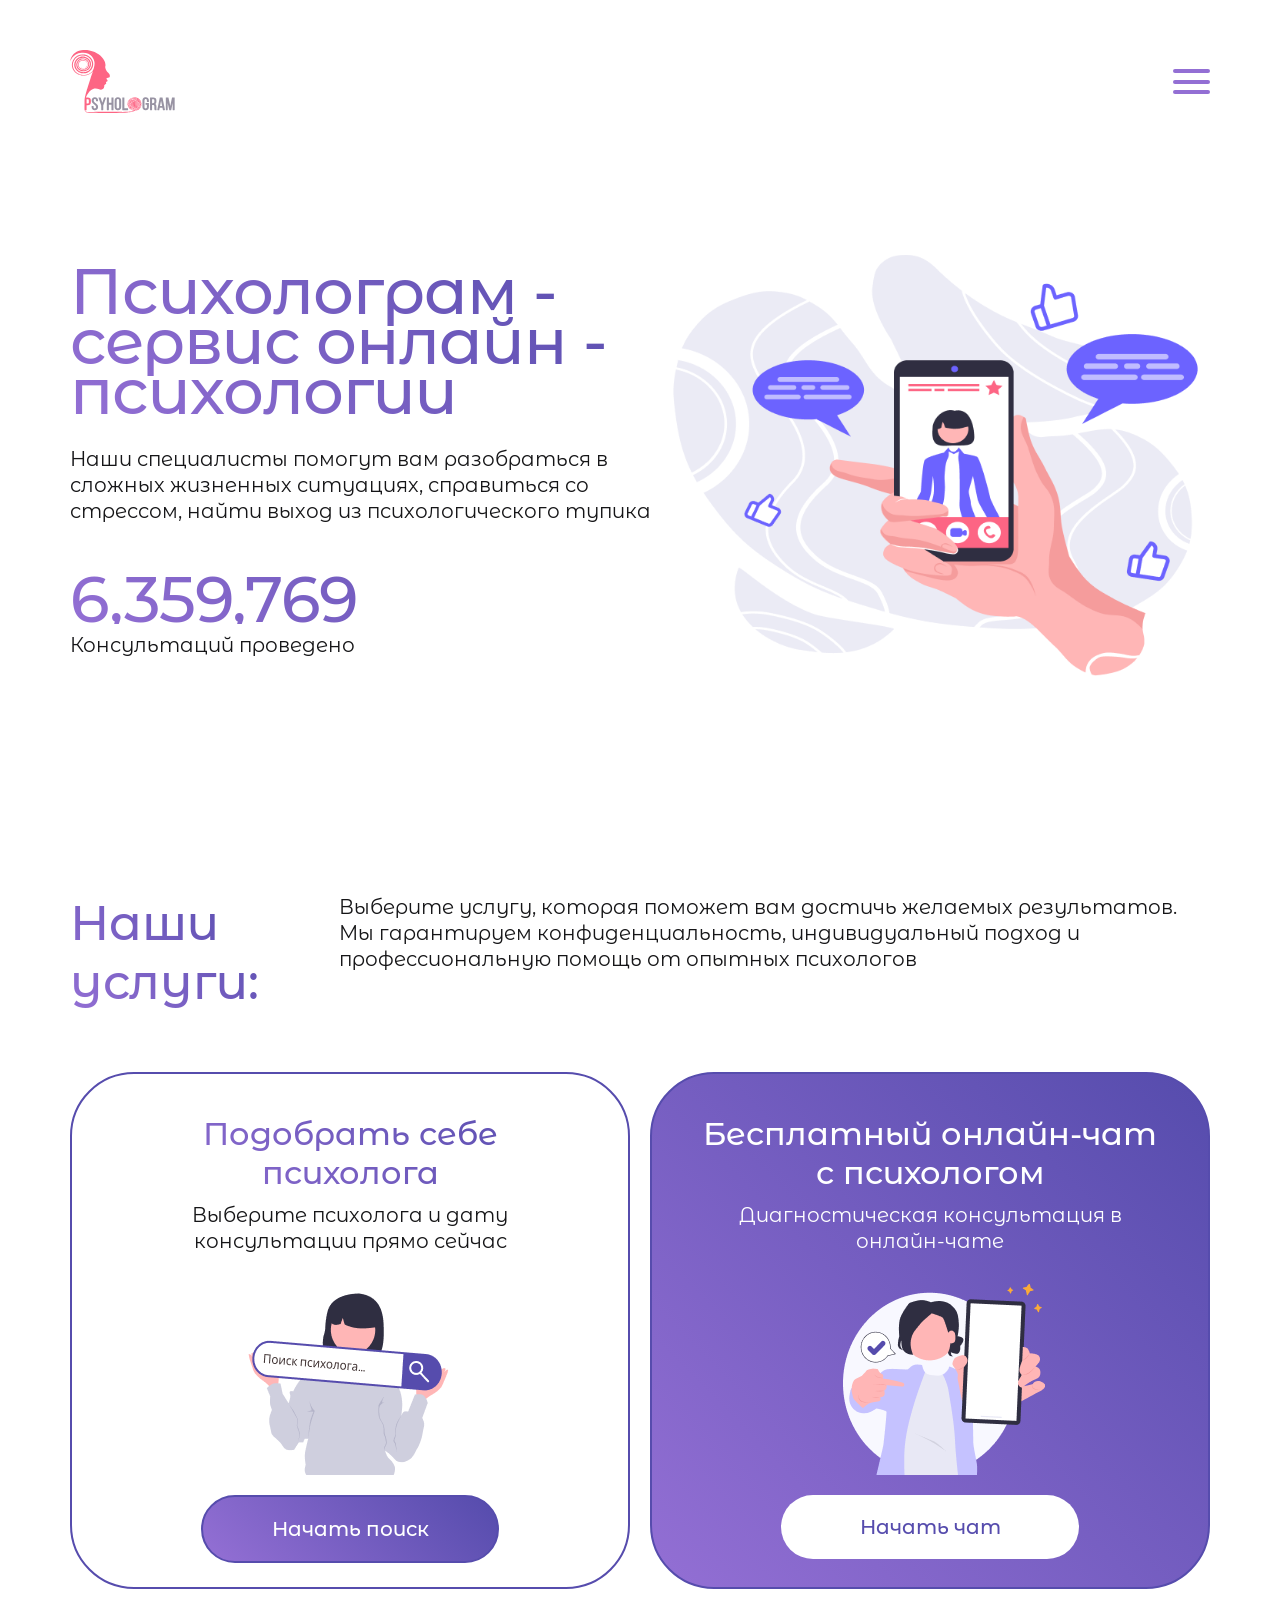
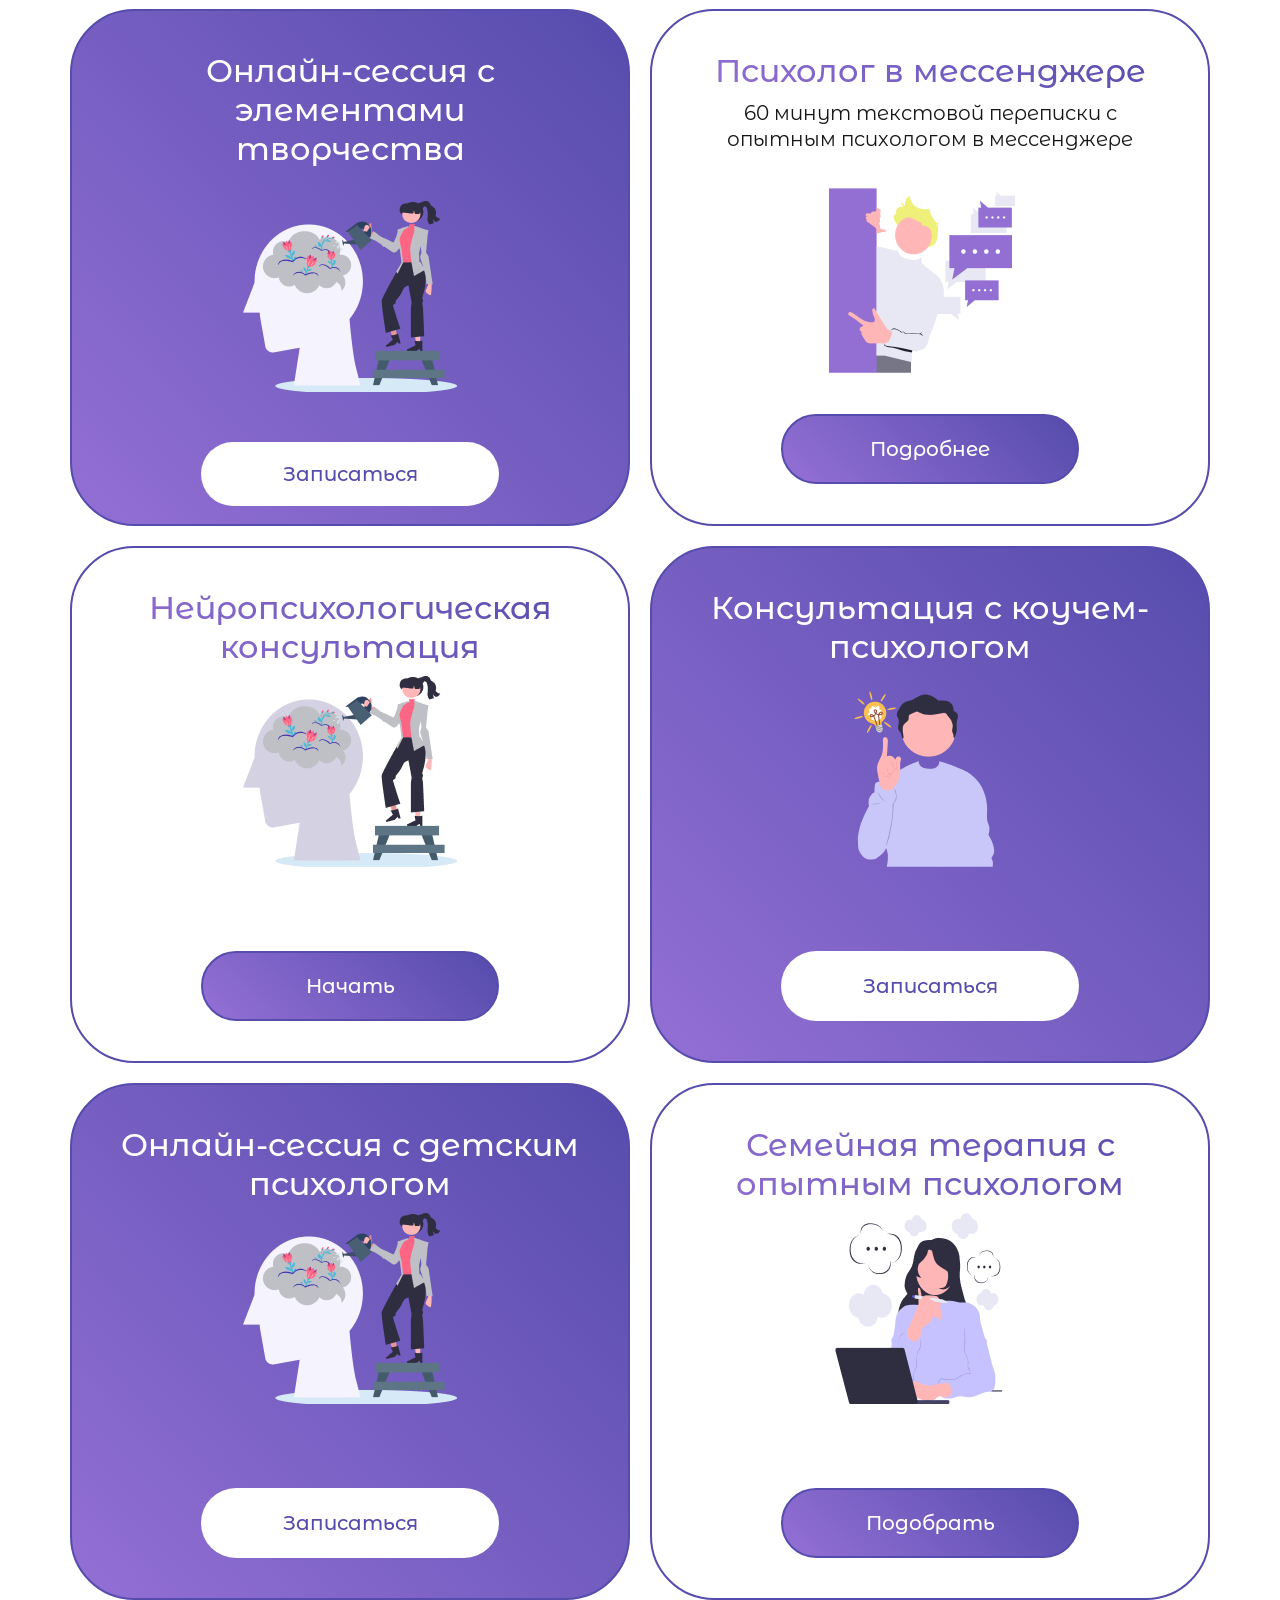
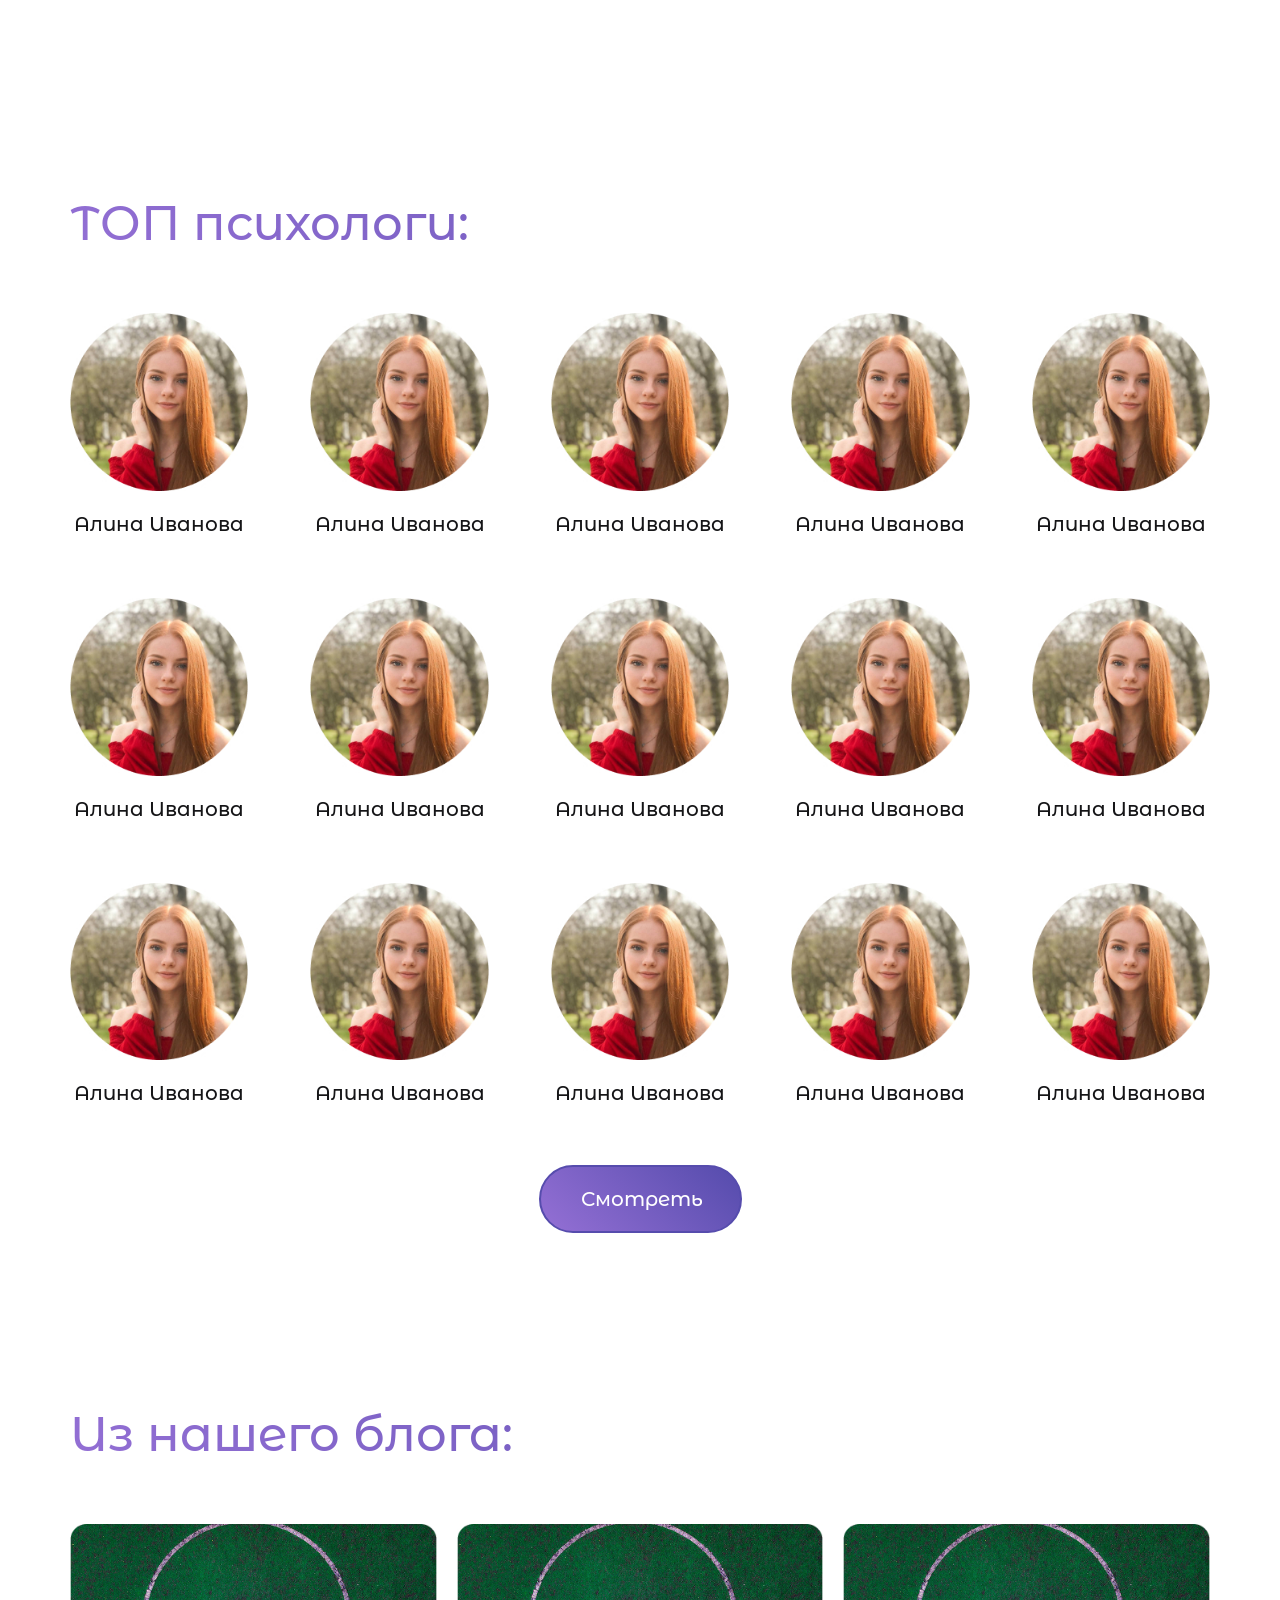
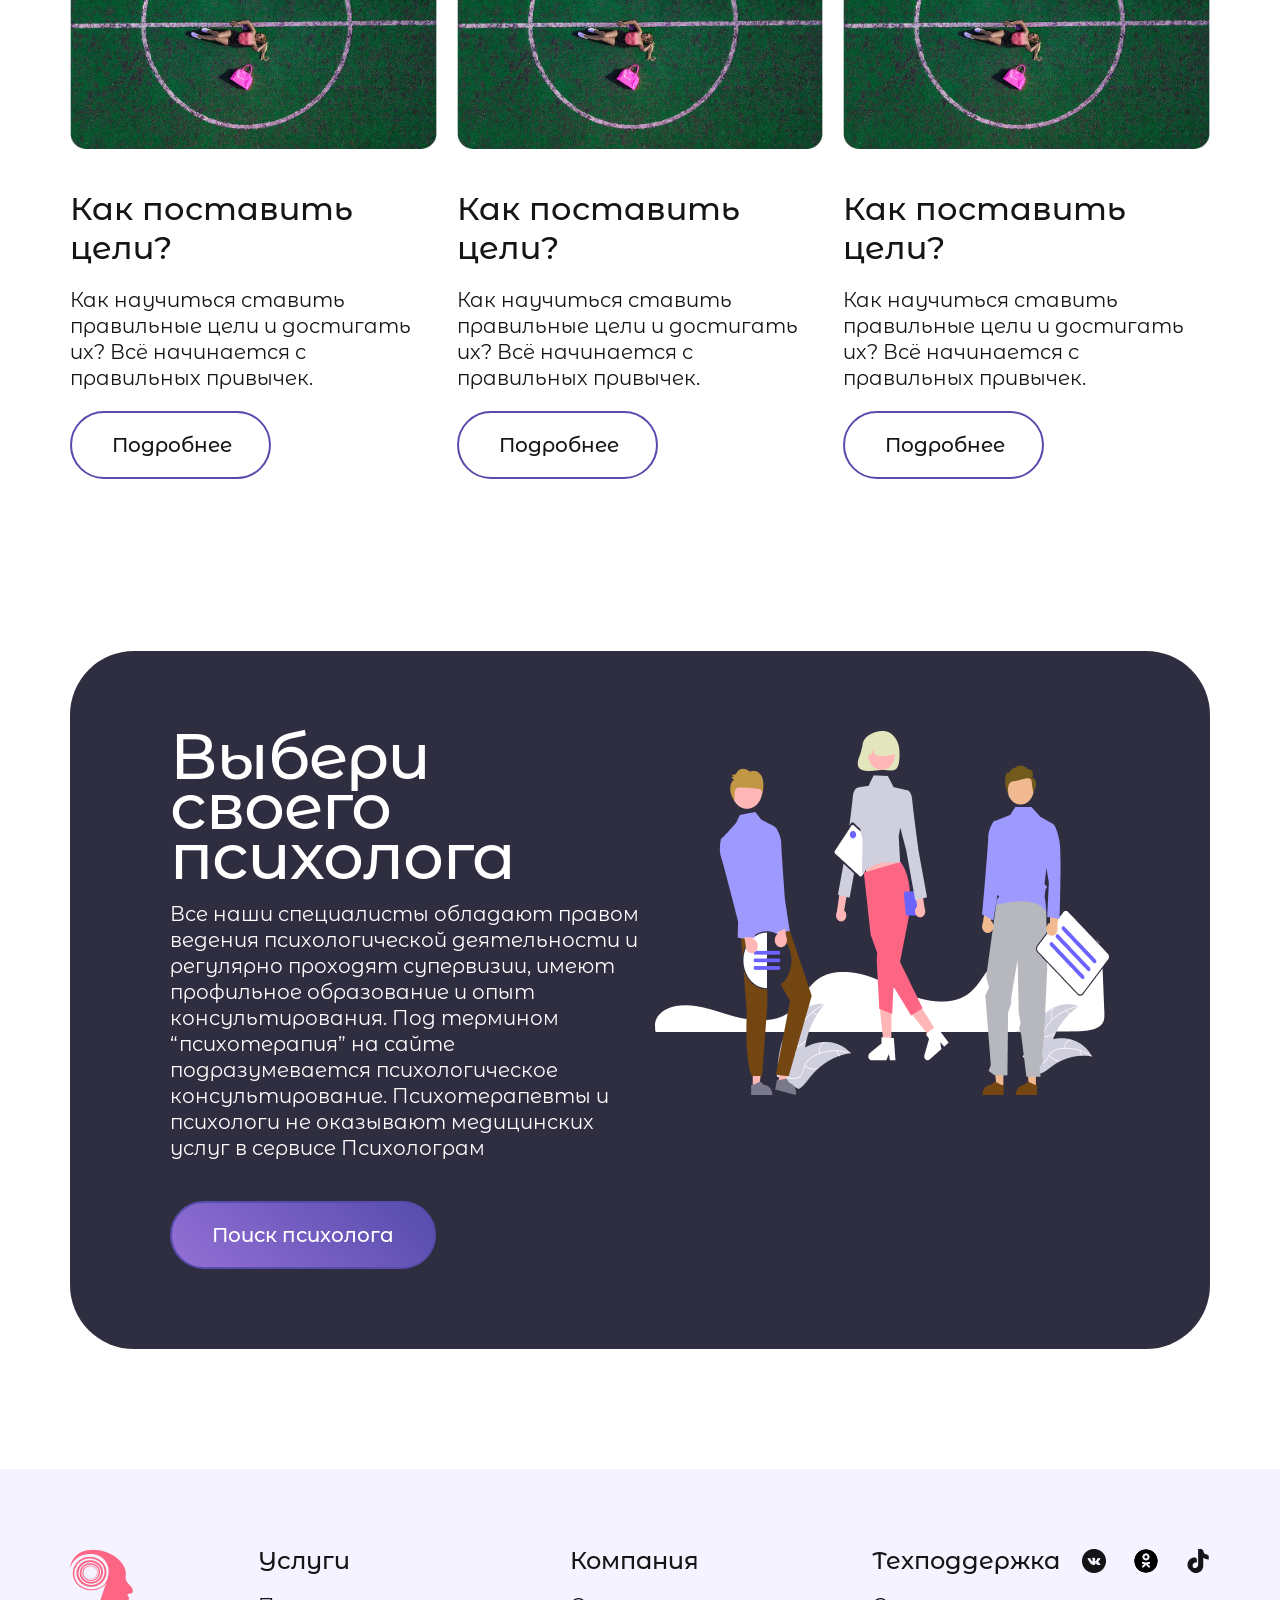
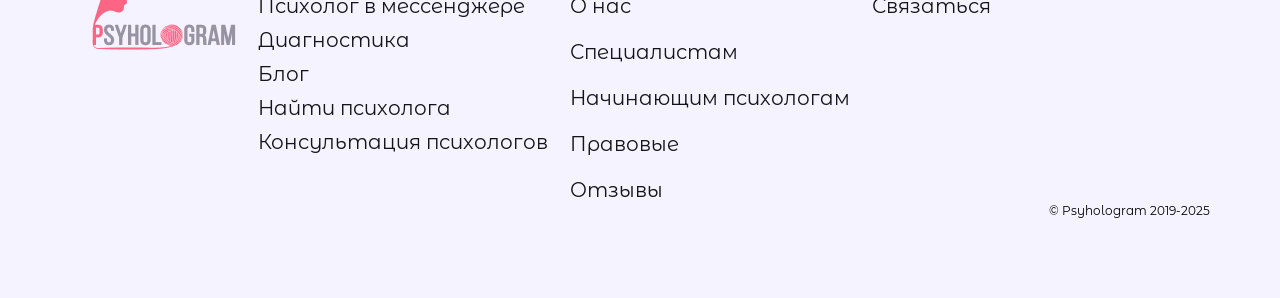
==== commit 7cf6633e: "fix card" ====
--- a/auth.html
+++ b/auth.html
@@ -81,10 +81,6 @@
                   <span></span>
                 </button>
               </div>
-              <div class="header__mobile-btn">
-                <a class="header__mobile-button button button-transparent" href="#">Мой профиль</a>
-                <a class="header__mobile-button button button-blueviolet" href="#">Чаты (0)</a>
-              </div>
             </div>
             <div class="header__mobile-nav">
               <ul class="header__mobile-nav-list">
@@ -170,123 +166,155 @@
           </div>
           <ul class="services__list">
             <li class="services__card services__card-one search__card-white">
-              <h3 class="services__card-title text-title-h3">Подобрать себе психолога</h3>
-              <p class="services__card-description text-p">Выберите психолога и дату консультации прямо сейчас</p>
-              <div class="services__card-image">
-                <img src="assets/image/services/1.png" alt="">
-              </div>        
+              <div class="services__card-info">
+                <h3 class="services__card-title text-title-h3">Подобрать себе психолога</h3>
+                <p class="services__card-description text-p">Выберите психолога и дату консультации прямо сейчас</p>
+                <div class="services__card-image">
+                  <img src="assets/image/services/1.png" alt="">
+                </div>  
+              </div>      
               <a class="services__card-link button button-blueviolet" href="#">Начать поиск</a>
             </li>
             <li class="services__card services__card-two services__card-blue">
-              <h3 class="services__card-title text-title-h3">Бесплатный онлайн-чат с психологом </h3>
-              <p class="services__card-description text-p">Диагностическая консультация в онлайн-чате</p>
-              <div class="services__card-image">
-                <img src="assets/image/services/2.png" alt="">
-              </div>        
+              <div class="services__card-info">
+                <h3 class="services__card-title text-title-h3">Бесплатный онлайн-чат с психологом </h3>
+                <p class="services__card-description text-p">Диагностическая консультация в онлайн-чате</p>
+                <div class="services__card-image">
+                  <img src="assets/image/services/2.png" alt="">
+                </div> 
+              </div>       
               <a class="services__card-link button button-white" href="#">Начать чат</a>
             </li>
             <li class="services__card services__card-blue services__card-three">
-              <h3 class="services__card-title text-title-h3">Онлайн-сессия с элементами творчества</h3>
-              <div class="services__card-image">
-                <img src="assets/image/services/3.png" alt="">
-              </div>        
+              <div class="services__card-info">
+                <h3 class="services__card-title text-title-h3">Онлайн-сессия с элементами творчества</h3>
+                <div class="services__card-image">
+                  <img src="assets/image/services/3.png" alt="">
+                </div> 
+              </div>       
               <a class="services__card-link button button-white" href="#">Записаться</a>
             </li>
             <li class="services__card services__card-four search__card-white">
-              <h3 class="services__card-title text-title-h3">Психолог в мессенджере</h3>
-              <p class="services__card-description text-p">60 минут текстовой переписки с опытным психологом в мессенджере</p>
-              <div class="services__card-image">
-                <img src="assets/image/services/4.png" alt="">
-              </div>        
+              <div class="services__card-info">
+                <h3 class="services__card-title text-title-h3">Психолог в мессенджере</h3>
+                <p class="services__card-description text-p">60 минут текстовой переписки с опытным психологом в мессенджере</p>
+                <div class="services__card-image">
+                  <img src="assets/image/services/4.png" alt="">
+                </div> 
+              </div>       
               <a class="services__card-link button button-blueviolet" href="#">Подробнее</a>
             </li>
             <li class="services__card services__card-five search__card-white">
-              <h3 class="services__card-title text-title-h3">Нейропсихологическая консультация</h3>
-              <div class="services__card-image">
-                <img src="assets/image/services/5.png" alt="">
-              </div>        
+              <div class="services__card-info">
+                <h3 class="services__card-title text-title-h3">Нейропсихологическая консультация</h3>
+                <div class="services__card-image">
+                  <img src="assets/image/services/5.png" alt="">
+                </div> 
+              </div>       
               <a class="services__card-link button button-blueviolet" href="#">Начать</a>
             </li>
             <li class="services__card services__card-six services__card-blue">
-              <h3 class="services__card-title text-title-h3">Консультация с коучем-психологом</h3>
-              <div class="services__card-image">
-                <img src="assets/image/services/6.png" alt="">
-              </div>        
+              <div class="services__card-info">
+                <h3 class="services__card-title text-title-h3">Консультация с коучем-психологом</h3>
+                <div class="services__card-image">
+                  <img src="assets/image/services/6.png" alt="">
+                </div>   
+              </div>     
               <a class="services__card-link button button-white" href="#">Записаться</a>
             </li>
             <li class="services__card services__card-seven services__card-blue">
-              <h3 class="services__card-title text-title-h3">Онлайн-сессия с детским психологом</h3>
-              <div class="services__card-image">
-                <img src="assets/image/services/3.png" alt="">
-              </div>        
+              <div class="services__card-info">
+                <h3 class="services__card-title text-title-h3">Онлайн-сессия с детским психологом</h3>
+                <div class="services__card-image">
+                  <img src="assets/image/services/3.png" alt="">
+                </div>  
+              </div>      
               <a class="services__card-link button button-white" href="#">Записаться</a>
             </li>
             <li class="services__card search__card-eth search__card-white">
-              <h3 class="services__card-title text-title-h3">Семейная терапия с опытным психологом</h3>
-              <div class="services__card-image">
-                <img src="assets/image/services/8.png" alt="">
-              </div>        
+              <div class="services__card-info">
+                <h3 class="services__card-title text-title-h3">Семейная терапия с опытным психологом</h3>
+                <div class="services__card-image">
+                  <img src="assets/image/services/8.png" alt="">
+                </div>  
+              </div>      
               <a class="services__card-link button button-blueviolet" href="#">Подобрать</a>
             </li>
           </ul>
           <ul class="services__list services__list-two">
             <li class="services__card services__card-one search__card-white">
-              <h3 class="services__card-title text-title-h3">Подобрать себе психолога</h3>
-              <p class="services__card-description text-p">Выберите психолога и дату консультации прямо сейчас</p>
-              <div class="services__card-image">
-                <img src="assets/image/services/1.png" alt="">
-              </div>        
+              <div class="services__card-info">
+                <h3 class="services__card-title services__card-title-two text-title-h3">Подобрать себе психолога</h3>
+                <p class="services__card-description text-p">Выберите психолога и дату консультации прямо сейчас</p>
+                <div class="services__card-image">
+                  <img src="assets/image/services/1.png" alt="">
+                </div> 
+              </div>       
               <a class="services__card-link button button-blueviolet" href="#">Начать поиск</a>
             </li>
             <li class="services__card services__card-two services__card-blue">
-              <h3 class="services__card-title text-title-h3">Бесплатный онлайн-чат с психологом </h3>
-              <p class="services__card-description text-p">Диагностическая консультация в онлайн-чате</p>
-              <div class="services__card-image">
-                <img src="assets/image/services/2.png" alt="">
+              <div class="services__card-info">
+                <h3 class="services__card-title services__card-title-two text-title-h3">Бесплатный онлайн-чат с психологом </h3>
+                <p class="services__card-description text-p">Диагностическая консультация в онлайн-чате</p>
+                <div class="services__card-image">
+                  <img src="assets/image/services/2.png" alt="">
+                </div>
               </div>        
               <a class="services__card-link button button-white" href="#">Начать чат</a>
             </li>
             <li class="services__card services__card-four search__card-white">
-              <h3 class="services__card-title text-title-h3">Психолог в мессенджере</h3>
-              <p class="services__card-description text-p">60 минут текстовой переписки с опытным психологом в мессенджере</p>
-              <div class="services__card-image">
-                <img src="assets/image/services/4.png" alt="">
+              <div class="services__card-info">
+                <h3 class="services__card-title services__card-title-two text-title-h3">Психолог в мессенджере</h3>
+                <p class="services__card-description text-p">60 минут текстовой переписки с опытным психологом в мессенджере</p>
+                <div class="services__card-image">
+                  <img src="assets/image/services/4.png" alt="">
+                </div>
               </div>        
               <a class="services__card-link button button-blueviolet" href="#">Подробнее</a>
             </li>
             <li class="services__card services__card-blue services__card-three">
-              <h3 class="services__card-title text-title-h3">Онлайн-сессия с элементами творчества</h3>
-              <div class="services__card-image">
-                <img src="assets/image/services/3.png" alt="">
-              </div>        
+              <div class="services__card-info">
+                <h3 class="services__card-title text-title-h3">Онлайн-сессия с элементами творчества</h3>
+                <div class="services__card-image">
+                  <img src="assets/image/services/3.png" alt="">
+                </div> 
+              </div>       
               <a class="services__card-link button button-white" href="#">Записаться</a>
             </li>
             <li class="services__card services__card-five search__card-white">
-              <h3 class="services__card-title text-title-h3">Нейропсихологическая консультация</h3>
-              <div class="services__card-image">
-                <img src="assets/image/services/5.png" alt="">
-              </div>        
+              <div class="services__card-info">
+                <h3 class="services__card-title text-title-h3">Нейропсихологическая консультация</h3>
+                <div class="services__card-image">
+                  <img src="assets/image/services/5.png" alt="">
+                </div> 
+              </div>       
               <a class="services__card-link button button-blueviolet" href="#">Начать</a>
             </li>
             <li class="services__card services__card-six services__card-blue">
-              <h3 class="services__card-title text-title-h3">Консультация с коучем-психологом</h3>
-              <div class="services__card-image">
-                <img src="assets/image/services/6.png" alt="">
-              </div>        
+              <div class="services__card-info">
+                <h3 class="services__card-title text-title-h3">Консультация с коучем-психологом</h3>
+                <div class="services__card-image">
+                  <img src="assets/image/services/6.png" alt="">
+                </div> 
+              </div>       
               <a class="services__card-link button button-white" href="#">Записаться</a>
             </li>
             <li class="services__card search__card-eth search__card-white">
-              <h3 class="services__card-title text-title-h3">Семейная терапия с опытным психологом</h3>
-              <div class="services__card-image">
-                <img src="assets/image/services/8.png" alt="">
-              </div>        
+              <div class="services__card-info">
+                <h3 class="services__card-title text-title-h3">Семейная терапия с опытным психологом</h3>
+                <div class="services__card-image">
+                  <img src="assets/image/services/8.png" alt="">
+                </div> 
+              </div>       
               <a class="services__card-link button button-blueviolet" href="#">Подобрать</a>
             </li>
             <li class="services__card services__card-seven services__card-blue">
-              <h3 class="services__card-title text-title-h3">Онлайн-сессия с детским психологом</h3>
-              <div class="services__card-image">
-                <img src="assets/image/services/3.png" alt="">
-              </div>        
+              <div class="services__card-info">
+                <h3 class="services__card-title text-title-h3">Онлайн-сессия с детским психологом</h3>
+                <div class="services__card-image">
+                  <img src="assets/image/services/3.png" alt="">
+                </div> 
+              </div>       
               <a class="services__card-link button button-white" href="#">Записаться</a>
             </li>
           </ul>
--- a/assets/css/auth.css
+++ b/assets/css/auth.css
@@ -883,7 +883,6 @@
   -webkit-box-pack: justify;
       -ms-flex-pack: justify;
           justify-content: space-between;
-  margin-bottom: 30px;
 }
 .header__mobile-btn {
   display: -webkit-box;
@@ -1267,6 +1266,7 @@
   display: grid;
   gap: 20px;
   grid-template-columns: repeat(2, 1fr);
+  grid-template-rows: repeat(4, 517px);
 }
 @media (max-width: 1000px) {
   .services__list {
@@ -1281,20 +1281,22 @@
     display: grid;
     gap: 20px;
     grid-template-columns: repeat(2, 1fr);
+    grid-template-rows: repeat(4, 517px);
   }
 }
 @media (max-width: 1000px) and (max-width: 1000px) {
   .services__list-two {
-    display: -webkit-box;
-    display: -ms-flexbox;
-    display: flex;
-    -webkit-box-orient: vertical;
-    -webkit-box-direction: normal;
-        -ms-flex-direction: column;
-            flex-direction: column;
+    display: grid;
+    grid-template-columns: repeat(1, 1fr);
+    grid-template-rows: repeat(8, auto);
     gap: 20px;
     -ms-flex-wrap: wrap;
         flex-wrap: wrap;
+  }
+}
+@media (max-width: 1000px) and (max-width: 600px) {
+  .services__list-two {
+    grid-template-rows: repeat(8, 388px);
   }
 }
 .services__card {
@@ -1309,6 +1311,9 @@
       -ms-flex-align: center;
           align-items: center;
   text-align: center;
+  -webkit-box-pack: justify;
+      -ms-flex-pack: justify;
+          justify-content: space-between;
   padding: 40px 47px;
   border: 2px solid var(--blueviolet-dark-color);
   border-radius: 64px;
@@ -1320,25 +1325,16 @@
             order: 0;
   }
 }
-@media (max-width: 500px) {
+@media (max-width: 600px) {
   .services__card {
     padding: 40px 20px;
   }
-}
-.services__card-one {
-  padding: 80px 47px 40px;
 }
 @media (max-width: 1000px) {
   .services__card-one {
     -webkit-box-ordinal-group: 0;
         -ms-flex-order: -1;
             order: -1;
-    padding: 40px 47px;
-  }
-}
-@media (max-width: 500px) {
-  .services__card-one {
-    padding: 40px 20px;
   }
 }
 @media (max-width: 1000px) {
@@ -1348,19 +1344,6 @@
             order: -1;
   }
 }
-.services__card-three {
-  padding: 49px 53px 39px;
-}
-@media (max-width: 1000px) {
-  .services__card-three {
-    padding: 40px 47px;
-  }
-}
-@media (max-width: 500px) {
-  .services__card-three {
-    padding: 40px 20px;
-  }
-}
 .services__card-three .services__card-title {
   margin-bottom: 33px;
 }
@@ -1394,6 +1377,16 @@
 .services__card-title {
   margin-bottom: 10px;
 }
+@media (max-width: 600px) {
+  .services__card-title {
+    margin-bottom: 40px;
+  }
+}
+@media (max-width: 600px) {
+  .services__card-title-two {
+    margin-bottom: 10px;
+  }
+}
 .services__card-description {
   margin-bottom: 30px;
 }
@@ -1407,7 +1400,24 @@
   }
 }
 .services__card-link {
-  display: inline-block;
+  display: -webkit-box;
+  display: -ms-flexbox;
+  display: flex;
+  -webkit-box-pack: center;
+      -ms-flex-pack: center;
+          justify-content: center;
+  -webkit-box-align: center;
+      -ms-flex-align: center;
+          align-items: center;
+  width: 298px;
+  height: 70px;
+  margin: 0 auto;
+}
+@media (max-width: 600px) {
+  .services__card-link {
+    width: 186px;
+    height: 50px;
+  }
 }
 
 .top-psychologists {
